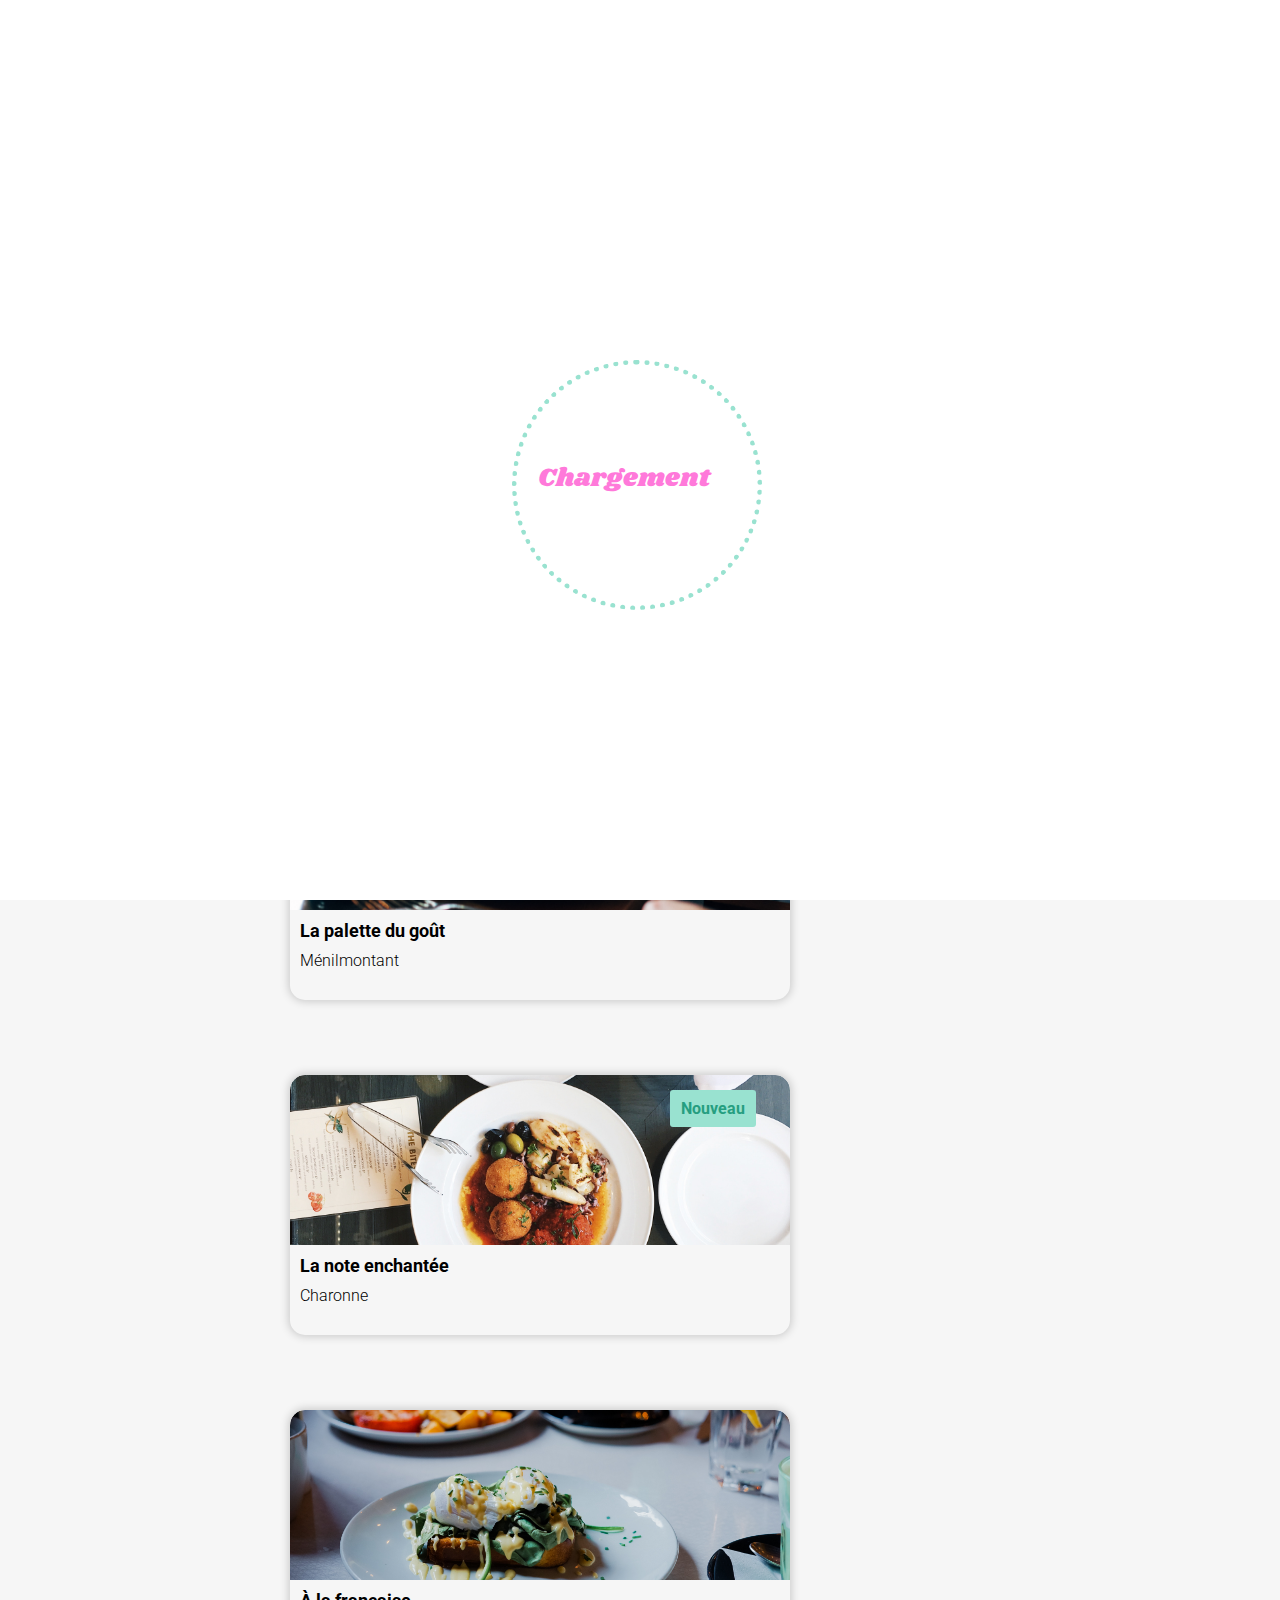
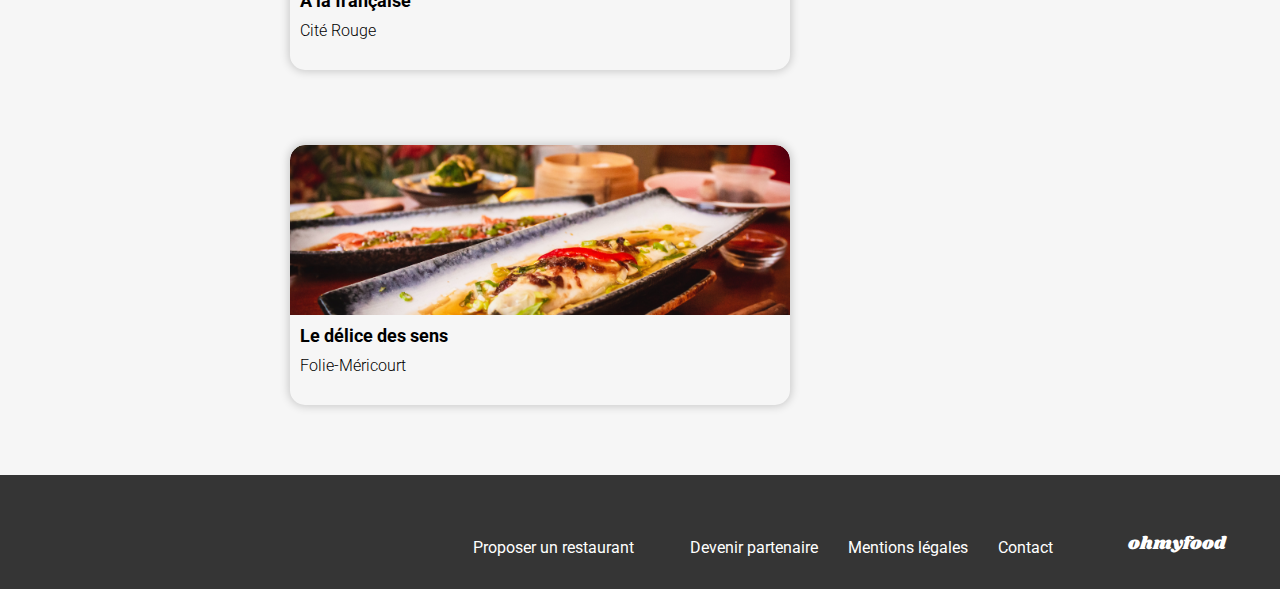
==== index.html @ 144e5532 "correction" ====
<!DOCTYPE html>
<html lang="en">

<head>
    <meta charset="UTF-8">
    <meta name="viewport" content="width=device-width, initial-scale=1.0">
    <link rel="stylesheet" href="./assets/styles/index.css">
    <link rel="shortcut icon" href="./assets/img/ohmyfood@2x.svg">
    <link rel="preconnect" href="https://fonts.googleapis.com">
    <link rel="preconnect" href="https://fonts.gstatic.com" crossorigin>
    <title>Ohmyfood</title>
    <link rel="preconnect" href="https://fonts.googleapis.com">
    <link rel="preconnect" href="https://fonts.gstatic.com" crossorigin>
    <link rel="stylesheet" href="https://cdnjs.cloudflare.com/ajax/libs/font-awesome/6.5.2/css/all.min.css"
        integrity="sha512-SnH5WK+bZxgPHs44uWIX+LLJAJ9/2PkPKZ5QiAj6Ta86w+fsb2TkcmfRyVX3pBnMFcV7oQPJkl9QevSCWr3W6A=="
        crossorigin="anonymous" referrerpolicy="no-referrer">
    <link rel="preconnect" href="https://fonts.googleapis.com">
    <link rel="preconnect" href="https://fonts.gstatic.com" crossorigin>
    <link
        href="https://fonts.googleapis.com/css2?family=Roboto:ital,wght@0,100;0,300;0,400;0,500;0,700;0,900;1,100;1,300;1,400;1,500;1,700;1,900&family=Shrikhand&display=swap"
        rel="stylesheet">
</head>

<body>
    <header>
        <img src="./assets/img/ohmyfood@2x.svg" alt="logo">
    </header>
    <main>
        <div class="position">
            <i class="fa-solid fa-location-dot" aria-hidden="true"></i>
            <p>Paris, Belleville</p>
        </div>
        <section class="Explorer">
            <div class="explorer__Container">
                <h1>Réservez le menu qui vous convient</h1>
                <p>Découvrez des restaurants d'exception, sélectionnés par nos soins.</p>
                <button onclick="window.location.href='#restaurants'" type="button" class="btn">
                    Explorer nos restaurants
                </button>
            </div>
        </section>
        <section class="Fonctionnement">
            <div class="fonction__container">
                <h2>Fonctionnement</h2>
                <ul class="ul__fonction">
                    <li class="li__fonction">
                        <span>1</span>
                        <i class="fa-solid fa-mobile-screen" aria-hidden="true"></i>
                        <p>Choissisez un restaurant</p>
                    </li>
                    <li class="li__fonction">
                        <span>2</span>
                        <i class="fa-solid fa-list" aria-hidden="true"></i>
                        <p>Composez votre menu</p>
                    </li>
                    <li class="li__fonction">
                        <span>3</span>
                        <i class="fa-solid fa-store" aria-hidden="true"></i>
                        <p>Dégustez au restaurant</p>
                    </li>
                </ul>
            </div>
        </section>
        <section class="Restaurants" id="restaurants">
            <div class="restaurants__container">
                <h2>Restaurants</h2>
                <div class="card__container">
                    <a class="dish" href="./restaurants/dish1.html" style="text-decoration: none">
                        <img src="./assets/img/lapalettedugout.jpg" alt="restaurant">
                        <h3>La palette du goût</h3>
                        <p>Ménilmontant</p>
                        <span>Nouveau</span>
                        <i class="fa-regular fa-heart"></i>
                        <i class="fa-solid fa-heart fa-heart-colored"></i>
                    </a>
                    <a class="dish" href="./restaurants/dish2.html" style="text-decoration: none">
                        <img src="./assets/img/lanoteenchantee.jpg" alt="restaurant">
                        <h3>La note enchantée</h3>
                        <p>Charonne</p>
                        <span>Nouveau</span>
                        <i class="fa-regular fa-heart"></i>
                        <i class="fa-solid fa-heart fa-heart-colored"></i>
                    </a>
                    <a class="dish" href="./restaurants/dish3.html" style="text-decoration: none">
                        <img src="./assets/img/alafrançaise.jpg" alt="restaurant">
                        <h3>À la française</h3>
                        <p>Cité Rouge</p>
                        <i class="fa-regular fa-heart"></i>
                        <i class="fa-solid fa-heart fa-heart-colored"></i>
                    </a>
                    <a class="dish" href="./restaurants/dish4.html" style="text-decoration: none">
                        <img src="/assets/img/ledelicedessens.jpg" alt="restaurant">
                        <h3>Le délice des sens</h3>
                        <p>Folie-Méricourt</p>
                        <i class="fa-regular fa-heart"></i>
                        <i class="fa-solid fa-heart fa-heart-colored"></i>
                    </a>
                </div>
            </div>
        </section>
    </main>
    <footer>
        <section>
            <h3>ohmyfood</h3>
            <ul class="ul__footer">
                <li>
                    <i class="fa-solid fa-utensils" aria-hidden="true"></i>
                    <p>Proposer un restaurant</p>
                </li>
                <li>
                    <i class="fa-solid fa-handshake fa-rotate-by" style="--fa-rotate-angle: 150deg"
                        aria-hidden="true"></i>
                    <p>Devenir partenaire</p>
                </li>
                <li>Mentions légales</li>
                <li><a href="mailto:lelaurain.luca@gmail.com">Contact</a></li>
            </ul>
        </section>
    </footer>
    <div class="loading">
        <span class="loader"></span>
        <span class="chargement">Chargement</span>
    </div>
</body>

</html>
---- assets/styles/index.css ----
@charset "UTF-8";
* {
  margin: 0px;
  padding: 0px;
  box-sizing: border-box;
  font-family: "Roboto", "Shrikhand", sans-serif;
  list-style: none;
}

body {
  margin: 0px;
  padding: 0px;
}

button.btn {
  padding: 15px 30px;
  font-weight: 400;
  font-size: 16px;
  color: white;
  background: linear-gradient(360deg, #9356DC 15%, #FF79DA 100%);
  border: solid transparent 0px;
  box-shadow: rgba(252, 251, 251, 0.21) 5px 5px 25px 5px;
  border-radius: 50px;
  cursor: pointer;
  transition: 250ms;
}
button.btn:hover {
  background: linear-gradient(360deg, #9356DC 0%, #FF79DA 100%);
  box-shadow: rgba(207, 203, 203, 0.45) 5px 5px 25px 5px;
  transition: 250ms;
}

h2 {
  font-size: 1.8rem;
}

h1 {
  font-family: "Roboto", sans-serif;
  font-weight: 800;
  font-size: 1.8rem;
}

h4 {
  font-family: "Shrikhand";
  font-weight: 500;
  font-size: 26px;
}

.loading {
  position: fixed;
  background-color: white;
  width: 100%;
  height: 100vh;
  top: 0;
  z-index: 10;
  animation: hideLoader 3500ms 1 forwards;
  animation-delay: 500ms;
}

.loader {
  width: 250px;
  height: 250px;
  border: 5px dotted #99E2D0;
  border-radius: 50%;
  display: inline-block;
  position: relative;
  top: 25%;
  left: 15%;
  box-sizing: border-box;
  animation: rotation 10s linear infinite;
}

.chargement {
  font-family: "Shrikhand";
  font-size: 26px;
  color: #FF79DA;
  position: absolute;
  top: 37%;
  left: 25%;
}

@keyframes rotation {
  0% {
    transform: rotate(0deg);
  }
  100% {
    transform: rotate(360deg);
  }
}
@keyframes hideLoader {
  100% {
    opacity: 0;
    display: none;
  }
}
@media screen and (min-width: 1024px) {
  .loader {
    width: 250px;
    height: 250px;
    border: 5px dotted #99E2D0;
    border-radius: 50%;
    display: inline-block;
    position: relative;
    top: 40%;
    left: 40%;
    box-sizing: border-box;
    animation: rotation 10s linear infinite;
  }
  .chargement {
    font-family: "Shrikhand";
    font-size: 26px;
    color: #FF79DA;
    position: absolute;
    top: 51%;
    left: 42%;
  }
}
header {
  display: flex;
  justify-content: center;
  align-items: center;
  width: 100%;
  height: 100%;
}
header img {
  width: 300px;
  padding: 15px;
  -o-object-fit: cover;
     object-fit: cover;
}
header i {
  position: absolute;
  left: 25px;
  top: 20px;
  font-size: 25px;
  color: black;
}
header #img__menu {
  width: 200px;
}
header #back__arrow {
  font-size: 1.5rem;
}

@media screen and (min-width: 1024px) {
  header {
    width: 100%;
    height: 96px;
  }
  header img {
    max-width: 250px;
  }
  header i {
    left: 25px;
    top: 40px;
  }
}
main {
  background-color: white;
  display: flex;
  flex-direction: column;
  justify-content: space-between;
  width: 100%;
}
main section {
  display: flex;
  flex-direction: column;
  justify-content: space-between;
  align-items: center;
}
main .position {
  width: 100%;
  height: 50px;
  display: flex;
  flex-direction: row;
  justify-content: center;
  align-items: center;
  background: #EAEAEA;
  text-align: center;
  border: solid transparent 1px;
  box-shadow: -1px 1px 9px 0px rgba(0, 0, 0, 0.5);
  gap: 20px;
  margin-bottom: 3px;
}
main .position p {
  font-size: 1.3rem;
  font-weight: 500;
  text-align: center;
}
main .Explorer {
  background-color: #f6f6f6;
}
main .explorer__Container {
  display: flex;
  flex-direction: column;
  justify-content: center;
  align-items: center;
  width: 100%;
  gap: 30px;
  text-align: center;
  padding: 40px 10px 50px 10px;
  max-width: 1440px;
}
main .explorer__Container p {
  font-weight: 300;
  font-size: 1.2rem;
}
main .Fonctionnement {
  padding: 50px 20px 50px 20px;
  display: flex;
  max-width: 1440px;
}
main .fonction__container {
  display: flex;
  flex-direction: column;
  justify-content: space-between;
  align-items: flex-start;
  text-align: center;
  gap: 30px;
  padding: 0px 10px 0px 10px;
}
main .ul__fonction {
  display: flex;
  flex-direction: column;
  justify-content: center;
  align-items: center;
  gap: 30px;
}
main .ul__fonction .li__fonction {
  background: #F6F6F6;
  width: 335px;
  height: 70px;
  display: flex;
  flex-direction: row;
  align-items: center;
  text-align: center;
  border: solid transparent;
  border-radius: 25px;
  box-shadow: 0 0 10px 1px rgba(0, 0, 0, 0.2);
  gap: 20px;
}
main .ul__fonction .li__fonction #number {
  color: #9356dc;
}
main .ul__fonction .li__fonction i {
  color: gray;
  width: 16px;
  height: 18px;
}
main .ul__fonction p {
  font-weight: 500;
}
main .ul__fonction span {
  align-items: center;
  color: white;
  width: 24px;
  height: 24px;
  background-color: #9356DC;
  border: solid transparent;
  border-radius: 100%;
  position: relative;
  left: -12px;
  font-size: 14px;
}
main .Restaurants {
  background-color: #f6f6f6;
  padding: 50px 20px 70px 20px;
  display: flex;
}
main .restaurants__container {
  display: flex;
  flex-direction: column;
  align-items: flex-start;
  text-align: center;
  gap: 30px;
}
main .restaurants__container .card__container {
  display: flex;
  flex-direction: column;
  gap: 50px;
}
main .restaurants__container .dish {
  color: black;
  min-width: 330px;
  height: 240px;
  display: flex;
  gap: 10px;
  flex-direction: column;
  align-items: flex-start;
  border-radius: 15px;
  box-shadow: 0 0 10px 1px rgba(0, 0, 0, 0.2);
  overflow: hidden;
  cursor: pointer;
}
main .restaurants__container .dish span {
  color: #269e80;
  font-weight: 700;
  display: flex;
  justify-content: center;
  position: relative;
  padding: 8px 10px 8px 10px;
  border: solid rgba(0, 0, 0, 0) 1px;
  background-color: #99e2d0;
  border-radius: 3px;
  text-align: center;
  align-items: center;
  left: 220px;
  bottom: 225px;
}
main .restaurants__container .dish i.fa-solid {
  font-size: 22px;
  position: absolute;
  transform: translate(275px, 200px);
  opacity: 0%;
  background: hsl(267, 66%, 60%);
  background: linear-gradient(250deg, hsl(267, 66%, 60%) 0%, hsl(317, 100%, 74%) 100%);
  background: -webkit-linear-gradient(250deg, hsl(267, 66%, 60%) 0%, hsl(317, 100%, 74%) 100%);
  -webkit-background-clip: text;
  background-clip: text;
  -webkit-text-fill-color: transparent;
  -webkit-text-stroke-width: 0px;
  transition: 250ms;
}
main .restaurants__container .dish i.fa-solid:hover {
  opacity: 100%;
  transition: 250ms;
}
main .restaurants__container .dish i.fa-regular {
  font-size: 22px;
  position: absolute;
  transform: translate(275px, 200px);
  opacity: 100%;
}
main .restaurants__container .dish i.fa-regular:hover {
  opacity: 0%;
}
main .restaurants__container .dish img {
  width: 100%;
  height: 170px;
  border-radius: 15px 15px 0px 0px;
  -o-object-fit: cover;
     object-fit: cover;
}
main .restaurants__container .dish h3 {
  display: flex;
  width: 100%;
  font-size: 18px;
  padding-left: 10px;
}
main .restaurants__container .dish p {
  padding-left: 10px;
  font-weight: 300;
}
main .background__img1 {
  position: absolute;
  height: 300px;
  background-size: cover;
  background-repeat: no-repeat;
  background-position: center;
  min-height: 300px;
  max-width: 1440px;
  width: 100%;
  background-image: url(/assets/img/lapalettedugout.jpg);
  z-index: 1;
}
main .background__img1 img {
  width: 450px;
  min-height: 300px;
  background-size: cover;
  background-repeat: no-repeat;
  background-position: center;
}
main .background__img2 {
  position: absolute;
  width: 100%;
  height: 300px;
  background-size: cover;
  background-repeat: no-repeat;
  background-position: center;
  max-height: 300px;
  max-width: 1440px;
  background-image: url(/assets/img/lanoteenchantee.jpg);
  z-index: 1;
}
main .background__img2 img {
  max-width: 300px;
  max-height: 300px;
  background-size: cover;
  background-repeat: no-repeat;
  background-position: center;
  -o-object-fit: cover;
     object-fit: cover;
}
main .background__img4 {
  position: absolute;
  width: 100%;
  height: 300px;
  background-size: cover;
  background-repeat: no-repeat;
  background-position: center;
  max-height: 300px;
  max-width: 1440px;
  background-image: url(/assets/img/ledelicedessens.jpg);
  z-index: 1;
}
main .background__img4 img {
  max-width: 300px;
  max-height: 300px;
  background-size: cover;
  background-repeat: no-repeat;
  background-position: center;
  -o-object-fit: cover;
     object-fit: cover;
}
main .background__img3 {
  position: absolute;
  width: 100%;
  height: 300px;
  background-size: cover;
  background-repeat: no-repeat;
  background-position: center;
  max-height: 300px;
  max-width: 1440px;
  background-image: url(/assets/img/alafrançaise.jpg);
  z-index: 1;
}
main .background__img3 img {
  max-width: 300px;
  max-height: 300px;
  background-size: cover;
  background-repeat: no-repeat;
  background-position: center;
  -o-object-fit: cover;
     object-fit: cover;
}
main .main__wrapper {
  width: 100%;
  display: flex;
  flex-direction: column;
  background-color: white;
}
main .menu {
  margin-top: 250px;
  width: 100%;
  display: flex;
  flex-direction: column;
  justify-content: flex-start;
  align-items: flex-start;
  border: solid transparent;
  border-radius: 25px 25px 0px 0px;
  background-color: #F6F6F6;
  gap: 30px;
  z-index: 2;
}
main .menu #title__container {
  padding: 20px;
  display: flex;
  align-items: center;
}
main .menu #title__container div {
  position: relative;
  top: 50%;
  left: 10%;
}
main .menu .flex__container {
  width: 100%;
  gap: 30px;
  padding: 10px;
}
main .menu h1 {
  font-size: 1.6rem;
}
main .menu #heart__position2 {
  font-size: 22px;
  position: absolute;
  opacity: 0%;
  background: hsl(267, 66%, 60%);
  background: linear-gradient(250deg, hsl(267, 66%, 60%) 0%, hsl(317, 100%, 74%) 100%);
  background: -webkit-linear-gradient(250deg, hsl(267, 66%, 60%) 0%, hsl(317, 100%, 74%) 100%);
  -webkit-background-clip: text;
  background-clip: text;
  -webkit-text-fill-color: transparent;
  -webkit-text-stroke-width: 0px;
  transform: translateY(-50%);
  transition: 250ms;
}
main .menu #heart__position2:hover {
  opacity: 100%;
  transition: 250ms;
}
main .menu #heart__position1 {
  font-size: 22px;
  position: absolute;
  opacity: 100%;
  transform: translateY(-50%);
}
main .menu #heart__position1:hover {
  opacity: 0%;
}
main .menu .item__container {
  width: 100%;
  display: flex;
  flex-direction: column;
}
main .menu .item__container h2 {
  font-size: 1.2rem;
  font-weight: 300;
  color: #737373;
  margin-bottom: 10px;
}
main .menu .item__container h2::after {
  content: "";
  width: 40px;
  height: 3px;
  display: block;
  background-color: #99E2D0;
  position: absolute;
}
main .menu .items {
  width: 100%;
  background-color: white;
  height: 75px;
  border-radius: 15px;
  box-shadow: -1px 3px 9px 1px rgba(0, 0, 0, 0.15);
  display: flex;
  flex-direction: row;
  justify-content: space-between;
  overflow: hidden;
  margin-bottom: 20px;
  cursor: pointer;
}
main .menu .items .item__text {
  display: flex;
  flex-direction: column;
  justify-content: space-around;
  padding: 10px;
  overflow: hidden;
}
main .menu .items .item__text p {
  text-overflow: ellipsis;
  overflow: hidden;
  white-space: nowrap;
  font-size: 0.9rem;
  font-weight: 400;
}
main .menu .items .item__text h3 {
  text-overflow: ellipsis;
  overflow: hidden;
  white-space: nowrap;
}
main .menu .items .item__validate {
  display: flex;
  justify-content: flex-end;
  transform: translateX(75px);
  transform-origin: right;
  transition: transform 0.5s ease;
}
main .menu .items .item__validate i {
  color: white;
  width: 75px;
  background-color: #99E2D0;
  height: 100%;
  position: relative;
  display: flex;
  justify-content: center;
  align-items: center;
  overflow: hidden;
}
main .menu .items .item__validate .price {
  margin-top: 45px;
  font-size: 14px;
  font-weight: 900;
  padding: 10px;
  display: flex;
  align-items: flex-end;
}
main .menu .items .items1 {
  animation: items-display 1.5s forwards linear;
}
main .menu .items:hover .item__validate {
  transform: translateX(0px);
}
main .menu .button__order {
  width: 100%;
  display: flex;
  justify-content: center;
  align-items: center;
  margin-bottom: 50px;
}
main .menu .button__order button {
  width: 186px;
}

@media screen and (min-width: 1024px) {
  main .position {
    border: none;
    box-shadow: none;
    margin: auto;
  }
  main .explorer__Container {
    padding: 40px 10px 40px 10px;
  }
  main .explorer__Container h2 {
    font-size: 2.7rem;
  }
  main .Fonctionnement {
    padding: 50px 20px 50px 225px;
  }
  main .Fonctionnement .fonction__container .ul__fonction {
    display: flex;
    flex-direction: row;
    justify-content: center;
    align-items: center;
  }
  main .Fonctionnement .fonction__container .ul__fonction .li__fonction {
    max-width: 335px;
    max-height: 72px;
  }
  main .Restaurants {
    display: flex;
    flex-direction: column;
    align-items: center;
    text-align: center;
  }
  main .Restaurants .restaurants__container {
    display: flex;
    flex-direction: column;
    gap: 30px;
    padding: 0px 0px 0px 270px;
  }
  main .Restaurants .restaurants__container .card__container {
    flex-direction: row;
    align-items: center;
    text-align: center;
    flex-wrap: wrap;
    gap: 75px;
  }
  main .Restaurants .restaurants__container .dish {
    width: 500px;
    height: 260px;
  }
  main .Restaurants .restaurants__container .dish span {
    left: 380px;
  }
  main .Restaurants .restaurants__container i {
    margin-left: 150px;
  }
  main .menu {
    display: flex;
    justify-content: center;
    align-items: center;
    max-width: 1055px;
    margin-left: 200px;
    margin-top: 270px;
  }
  main .menu .flex__container {
    padding-left: 250px;
  }
  main .menu .item__container {
    justify-content: center;
    align-items: flex-start;
  }
  main .menu .items {
    max-width: 634px;
  }
  main .button__order {
    padding-left: 100px;
  }
  main .button__order .btn {
    max-width: 186px;
  }
}
@media (min-width: 1024px) and (max-width: 1270px) {
  main .Fonctionnement .fonction__container .ul__fonction {
    display: flex;
    flex-direction: column;
    justify-content: center;
    align-items: center;
  }
  main .Restaurants .restaurants__container .card__container {
    display: flex;
    flex-direction: column;
    justify-content: center;
    align-items: center;
  }
}
footer {
  color: white;
  width: 100%;
  padding: 22px;
  display: flex;
  background-color: #353535;
}
footer section {
  width: 100%;
  display: flex;
  flex-direction: column;
  align-items: flex-start;
  gap: 30px;
}
footer section h3 {
  width: 100%;
  font-family: "Shrikhand", serif;
  font-weight: 400;
  font-size: 18px;
  font-style: normal;
}
footer section ul {
  width: 100%;
  display: flex;
  flex-direction: column;
  gap: 10px;
}
footer section ul li {
  display: flex;
  flex-direction: row;
  gap: 10px;
  text-align: center;
  align-items: center;
}
footer section ul li a {
  text-decoration: none;
  color: white;
}
footer section ul i {
  width: 16px;
  height: 16px;
}

@media screen and (min-width: 1024px) {
  footer {
    height: 114px;
  }
  footer section {
    display: flex;
    flex-direction: row-reverse;
    align-items: flex-end;
    gap: 75px;
    padding: 10px;
    max-width: 1440px;
  }
  footer section h3 {
    width: 120px;
  }
  footer section ul {
    width: 800px;
    display: flex;
    flex-direction: row;
    justify-content: flex-end;
    align-items: flex-end;
    gap: 30px;
  }
  footer section ul li {
    align-items: flex-end;
  }
}/*# sourceMappingURL=index.css.map */
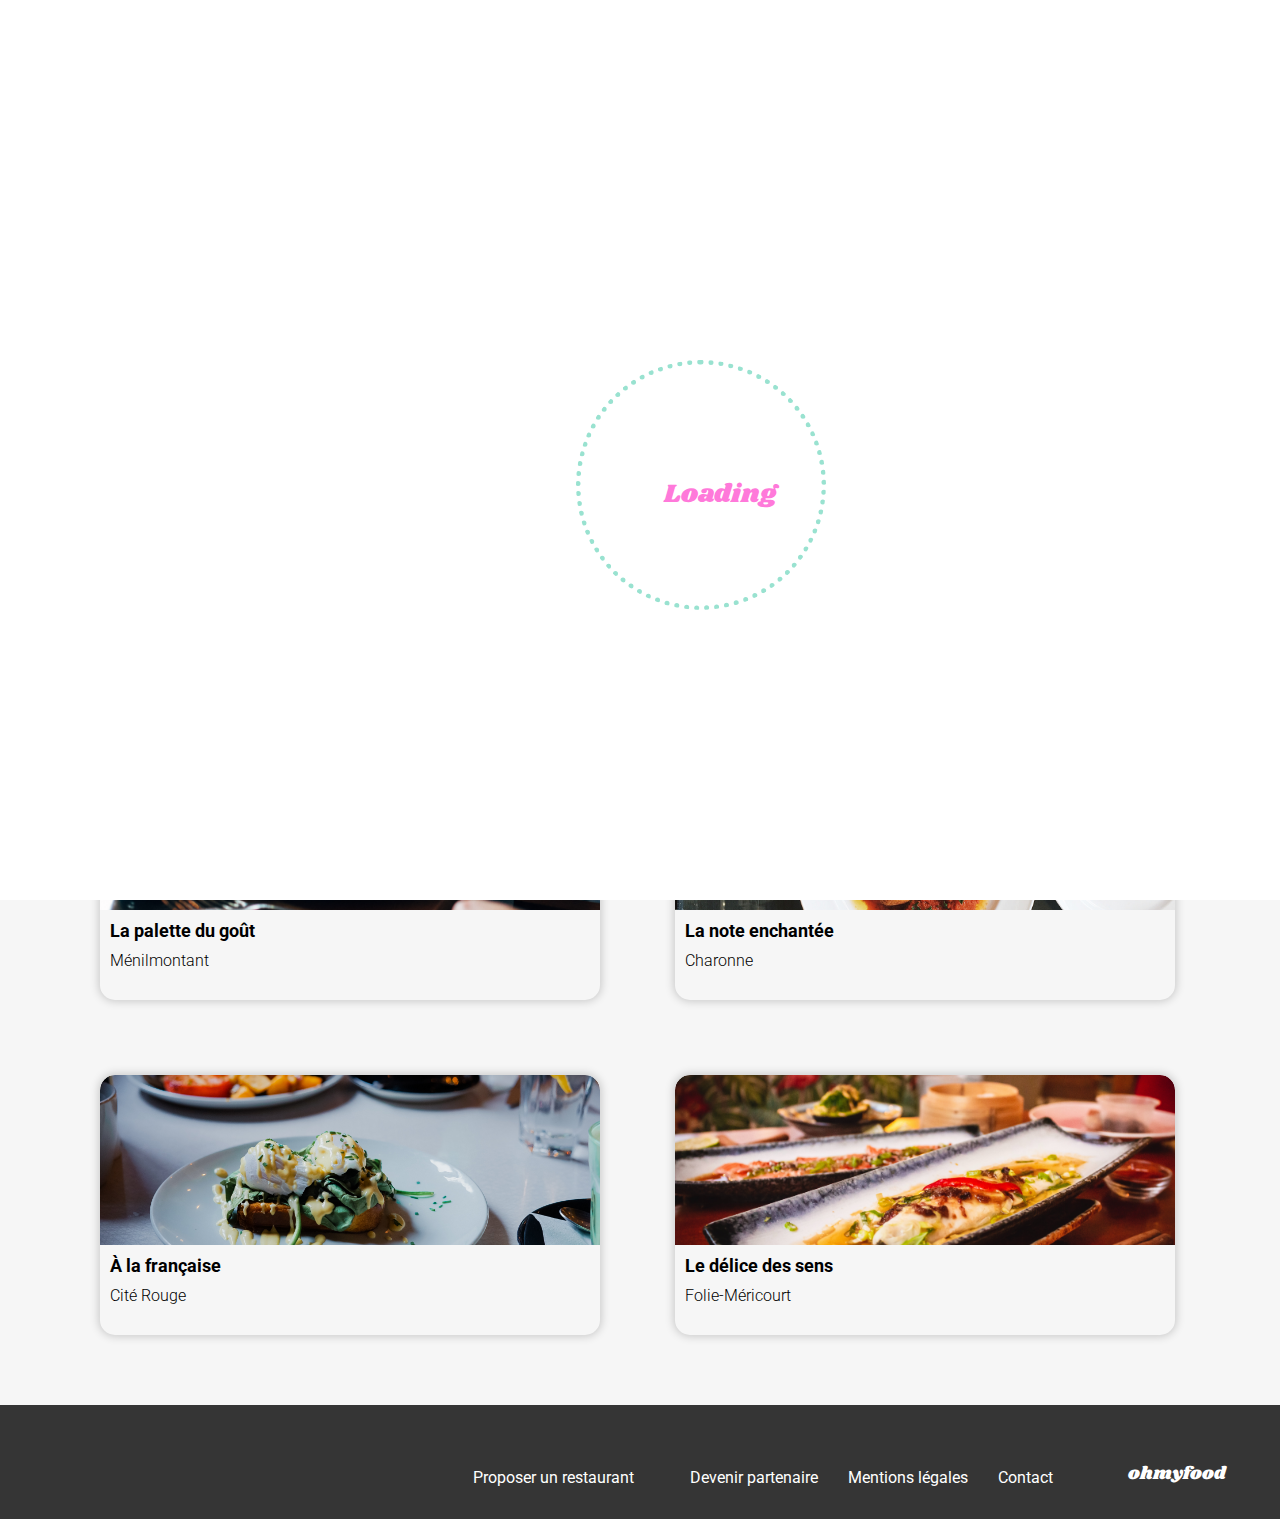
==== commit 0c2ccbd3: "will be rdy" ====
--- a/index.html
+++ b/index.html
@@ -4,7 +4,7 @@
 <head>
     <meta charset="UTF-8">
     <meta name="viewport" content="width=device-width, initial-scale=1.0">
-    <link rel="stylesheet" href="./assets/styles/index.css">
+    <link rel="stylesheet" href="./sass/index.css">
     <link rel="shortcut icon" href="./assets/img/ohmyfood@2x.svg">
     <link rel="preconnect" href="https://fonts.googleapis.com">
     <link rel="preconnect" href="https://fonts.gstatic.com" crossorigin>
@@ -89,7 +89,7 @@
                         <i class="fa-solid fa-heart fa-heart-colored"></i>
                     </a>
                     <a class="dish" href="./restaurants/dish4.html" style="text-decoration: none">
-                        <img src="/assets/img/ledelicedessens.jpg" alt="restaurant">
+                        <img src="./assets/img/ledelicedessens.jpg" alt="restaurant">
                         <h3>Le délice des sens</h3>
                         <p>Folie-Méricourt</p>
                         <i class="fa-regular fa-heart"></i>
@@ -118,8 +118,9 @@
         </section>
     </footer>
     <div class="loading">
-        <span class="loader"></span>
-        <span class="chargement">Chargement</span>
+        <span class="loader">
+        </span>
+        <span class="chargement">Loading</span>
     </div>
 </body>
 
--- a/sass/index.css
+++ b/sass/index.css
@@ -0,0 +1,757 @@
+@charset "UTF-8";
+* {
+  margin: 0px;
+  padding: 0px;
+  box-sizing: border-box;
+  font-family: "Roboto", "Shrikhand", sans-serif;
+  list-style: none;
+}
+
+body {
+  margin: 0px;
+  padding: 0px;
+}
+
+button.btn {
+  padding: 15px 30px;
+  font-weight: 400;
+  font-size: 16px;
+  color: white;
+  background: linear-gradient(360deg, #9356DC 15%, #FF79DA 100%);
+  border: solid transparent 0px;
+  box-shadow: rgba(252, 251, 251, 0.21) 5px 5px 25px 5px;
+  border-radius: 50px;
+  cursor: pointer;
+  transition: 250ms;
+}
+button.btn:hover {
+  background: linear-gradient(360deg, #9356DC 0%, #FF79DA 100%);
+  box-shadow: rgba(207, 203, 203, 0.45) 5px 5px 25px 5px;
+  transition: 250ms;
+}
+
+h2 {
+  font-size: 1.8rem;
+}
+
+h1 {
+  font-family: "Roboto", sans-serif;
+  font-weight: 800;
+  font-size: 1.8rem;
+}
+
+h4 {
+  font-family: "Shrikhand";
+  font-weight: 500;
+  font-size: 26px;
+}
+
+.loading {
+  position: fixed;
+  background-color: white;
+  width: 100%;
+  height: 100vh;
+  top: 0;
+  z-index: 10;
+  animation: hideLoader 3500ms 1 forwards;
+  animation-delay: 500ms;
+}
+
+.loader {
+  width: 250px;
+  height: 250px;
+  border: 5px dotted #99E2D0;
+  border-radius: 50%;
+  display: inline-block;
+  position: relative;
+  top: 50%;
+  left: 15%;
+  box-sizing: border-box;
+  animation: rotation 10s linear infinite;
+}
+
+.chargement {
+  font-family: "Shrikhand";
+  font-size: 26px;
+  color: #FF79DA;
+  position: relative;
+  top: 34%;
+  left: 34%;
+}
+
+@keyframes rotation {
+  0% {
+    transform: rotate(0deg);
+  }
+  100% {
+    transform: rotate(360deg);
+  }
+}
+@keyframes hideLoader {
+  100% {
+    opacity: 0;
+    display: none;
+  }
+}
+@media screen and (min-width: 1024px) {
+  .loader {
+    width: 250px;
+    height: 250px;
+    border: 5px dotted #99E2D0;
+    border-radius: 50%;
+    display: inline-block;
+    position: relative;
+    top: 40%;
+    left: 45%;
+    box-sizing: border-box;
+    animation: rotation 10s linear infinite;
+  }
+  .chargement {
+    top: 28%;
+    left: 32%;
+  }
+}
+header {
+  display: flex;
+  justify-content: center;
+  align-items: center;
+  width: 100%;
+  height: 100%;
+}
+header img {
+  width: 300px;
+  padding: 15px;
+  -o-object-fit: cover;
+     object-fit: cover;
+}
+header i {
+  position: absolute;
+  left: 25px;
+  top: 20px;
+  font-size: 25px;
+  color: black;
+}
+header #img__menu {
+  width: 200px;
+}
+header #back__arrow {
+  font-size: 1.5rem;
+}
+
+@media screen and (min-width: 1024px) {
+  header {
+    width: 100%;
+    height: 96px;
+  }
+  header img {
+    max-width: 250px;
+  }
+  header i {
+    left: 25px;
+    top: 40px;
+  }
+}
+main {
+  background-color: white;
+  display: flex;
+  flex-direction: column;
+  justify-content: space-between;
+  width: 100%;
+}
+main section {
+  display: flex;
+  flex-direction: column;
+  justify-content: space-between;
+  align-items: center;
+}
+main .position {
+  width: 100%;
+  height: 50px;
+  display: flex;
+  flex-direction: row;
+  justify-content: center;
+  align-items: center;
+  background: #EAEAEA;
+  text-align: center;
+  border: solid transparent 1px;
+  box-shadow: -1px 1px 9px 0px rgba(0, 0, 0, 0.5);
+  gap: 20px;
+  margin-bottom: 3px;
+}
+main .position p {
+  font-size: 1.3rem;
+  font-weight: 500;
+  text-align: center;
+}
+main .Explorer {
+  background-color: #f6f6f6;
+}
+main .explorer__Container {
+  display: flex;
+  flex-direction: column;
+  justify-content: center;
+  align-items: center;
+  width: 100%;
+  gap: 30px;
+  text-align: center;
+  padding: 40px 10px 50px 10px;
+  max-width: 1440px;
+}
+main .explorer__Container p {
+  font-weight: 300;
+  font-size: 1.2rem;
+}
+main .Fonctionnement {
+  width: 100%;
+  padding: 50px 20px 50px 20px;
+  display: flex;
+}
+main .fonction__container {
+  display: flex;
+  flex-direction: column;
+  justify-content: space-between;
+  align-items: flex-start;
+  text-align: center;
+  gap: 30px;
+  padding: 0px 10px 0px 10px;
+  max-width: 1440px;
+}
+main .ul__fonction {
+  display: flex;
+  flex-direction: column;
+  justify-content: center;
+  align-items: center;
+  gap: 30px;
+}
+main .ul__fonction .li__fonction {
+  background: #F6F6F6;
+  width: 335px;
+  height: 70px;
+  display: flex;
+  flex-direction: row;
+  align-items: center;
+  text-align: center;
+  border: solid transparent;
+  border-radius: 25px;
+  box-shadow: 0 0 10px 1px rgba(0, 0, 0, 0.2);
+  gap: 20px;
+}
+main .ul__fonction .li__fonction #number {
+  color: #9356dc;
+}
+main .ul__fonction .li__fonction i {
+  color: gray;
+  width: 16px;
+  height: 18px;
+}
+main .ul__fonction p {
+  font-weight: 500;
+}
+main .ul__fonction span {
+  align-items: center;
+  color: white;
+  width: 24px;
+  height: 24px;
+  background-color: #9356DC;
+  border: solid transparent;
+  border-radius: 100%;
+  position: relative;
+  left: -12px;
+  font-size: 14px;
+}
+main .Restaurants {
+  background-color: #f6f6f6;
+  padding: 50px 20px 70px 20px;
+  display: flex;
+  width: 100%;
+}
+main .restaurants__container {
+  display: flex;
+  flex-direction: column;
+  align-items: flex-start;
+  text-align: center;
+  gap: 30px;
+  max-width: 1440px;
+}
+main .restaurants__container .card__container {
+  display: flex;
+  flex-direction: column;
+  gap: 50px;
+}
+main .restaurants__container .dish {
+  color: black;
+  min-width: 330px;
+  height: 240px;
+  display: flex;
+  gap: 10px;
+  flex-direction: column;
+  align-items: flex-start;
+  border-radius: 15px;
+  box-shadow: 0 0 10px 1px rgba(0, 0, 0, 0.2);
+  overflow: hidden;
+  cursor: pointer;
+}
+main .restaurants__container .dish span {
+  color: #269e80;
+  font-weight: 700;
+  display: flex;
+  justify-content: center;
+  position: relative;
+  padding: 8px 10px 8px 10px;
+  border: solid rgba(0, 0, 0, 0) 1px;
+  background-color: #99e2d0;
+  border-radius: 3px;
+  text-align: center;
+  align-items: center;
+  left: 220px;
+  bottom: 225px;
+}
+main .restaurants__container .dish i.fa-solid {
+  font-size: 22px;
+  position: absolute;
+  transform: translate(275px, 200px);
+  opacity: 0%;
+  background: hsl(267, 66%, 60%);
+  background: linear-gradient(250deg, hsl(267, 66%, 60%) 0%, hsl(317, 100%, 74%) 100%);
+  background: -webkit-linear-gradient(250deg, hsl(267, 66%, 60%) 0%, hsl(317, 100%, 74%) 100%);
+  -webkit-background-clip: text;
+  background-clip: text;
+  -webkit-text-fill-color: transparent;
+  -webkit-text-stroke-width: 0px;
+  transition: 250ms;
+}
+main .restaurants__container .dish i.fa-solid:hover {
+  opacity: 100%;
+  transition: 250ms;
+}
+main .restaurants__container .dish i.fa-regular {
+  font-size: 22px;
+  position: absolute;
+  transform: translate(275px, 200px);
+  opacity: 100%;
+}
+main .restaurants__container .dish i.fa-regular:hover {
+  opacity: 0%;
+}
+main .restaurants__container .dish img {
+  width: 100%;
+  height: 170px;
+  border-radius: 15px 15px 0px 0px;
+  -o-object-fit: cover;
+     object-fit: cover;
+}
+main .restaurants__container .dish h3 {
+  display: flex;
+  width: 100%;
+  font-size: 18px;
+  padding-left: 10px;
+}
+main .restaurants__container .dish p {
+  padding-left: 10px;
+  font-weight: 300;
+}
+main .background__img1 {
+  position: absolute;
+  height: 300px;
+  background-size: cover;
+  background-repeat: no-repeat;
+  background-position: center;
+  min-height: 300px;
+  width: 100%;
+  background-image: url(../../assets/img/lapalettedugout.jpg);
+  z-index: 1;
+}
+main .background__img1 img {
+  width: 450px;
+  min-height: 300px;
+  background-size: cover;
+  background-repeat: no-repeat;
+  background-position: center;
+}
+main .background__img2 {
+  position: absolute;
+  width: 100%;
+  height: 300px;
+  background-size: cover;
+  background-repeat: no-repeat;
+  background-position: center;
+  max-height: 300px;
+  background-image: url(../../assets/img/lanoteenchantee.jpg);
+  z-index: 1;
+}
+main .background__img2 img {
+  max-width: 300px;
+  max-height: 300px;
+  background-size: cover;
+  background-repeat: no-repeat;
+  background-position: center;
+  -o-object-fit: cover;
+     object-fit: cover;
+}
+main .background__img4 {
+  position: absolute;
+  width: 100%;
+  height: 300px;
+  background-size: cover;
+  background-repeat: no-repeat;
+  background-position: center;
+  max-height: 300px;
+  background-image: url(../../assets/img/ledelicedessens.jpg);
+  z-index: 1;
+}
+main .background__img4 img {
+  max-width: 300px;
+  max-height: 300px;
+  background-size: cover;
+  background-repeat: no-repeat;
+  background-position: center;
+  -o-object-fit: cover;
+     object-fit: cover;
+}
+main .background__img3 {
+  position: absolute;
+  width: 100%;
+  height: 300px;
+  background-size: cover;
+  background-repeat: no-repeat;
+  background-position: center;
+  max-height: 300px;
+  background-image: url(../../assets/img/alafrançaise.jpg);
+  z-index: 1;
+}
+main .background__img3 img {
+  max-width: 300px;
+  max-height: 300px;
+  background-size: cover;
+  background-repeat: no-repeat;
+  background-position: center;
+  -o-object-fit: cover;
+     object-fit: cover;
+}
+main .main__wrapper {
+  width: 100%;
+  display: flex;
+  align-items: center;
+  flex-direction: column;
+  background-color: white;
+}
+main .menu {
+  margin-top: 250px;
+  width: 100%;
+  display: flex;
+  flex-direction: column;
+  justify-content: flex-start;
+  align-items: flex-start;
+  border: solid transparent;
+  border-radius: 25px 25px 0px 0px;
+  background-color: #F6F6F6;
+  gap: 30px;
+  z-index: 2;
+}
+main .menu #title__container {
+  padding: 20px;
+  display: flex;
+  align-items: center;
+}
+main .menu #title__container div {
+  position: relative;
+  top: 50%;
+  left: 10%;
+}
+main .menu .flex__container {
+  width: 100%;
+  gap: 30px;
+  padding: 10px;
+}
+main .menu h1 {
+  font-size: 1.6rem;
+}
+main .menu #heart__position2 {
+  font-size: 22px;
+  position: absolute;
+  opacity: 0%;
+  background: hsl(267, 66%, 60%);
+  background: linear-gradient(250deg, hsl(267, 66%, 60%) 0%, hsl(317, 100%, 74%) 100%);
+  background: -webkit-linear-gradient(250deg, hsl(267, 66%, 60%) 0%, hsl(317, 100%, 74%) 100%);
+  -webkit-background-clip: text;
+  background-clip: text;
+  -webkit-text-fill-color: transparent;
+  -webkit-text-stroke-width: 0px;
+  transform: translateY(-50%);
+  transition: 250ms;
+}
+main .menu #heart__position2:hover {
+  opacity: 100%;
+  transition: 250ms;
+}
+main .menu #heart__position1 {
+  font-size: 22px;
+  position: absolute;
+  opacity: 100%;
+  transform: translateY(-50%);
+}
+main .menu #heart__position1:hover {
+  opacity: 0%;
+}
+main .menu .item__container {
+  width: 100%;
+  display: flex;
+  flex-direction: column;
+}
+main .menu .item__container h2 {
+  font-size: 1.2rem;
+  font-weight: 300;
+  color: #737373;
+  margin-bottom: 10px;
+}
+main .menu .item__container h2::after {
+  content: "";
+  width: 40px;
+  height: 3px;
+  display: block;
+  background-color: #99E2D0;
+  position: absolute;
+}
+main .menu .items {
+  width: 100%;
+  background-color: white;
+  height: 75px;
+  border-radius: 15px;
+  box-shadow: -1px 3px 9px 1px rgba(0, 0, 0, 0.15);
+  display: flex;
+  flex-direction: row;
+  justify-content: space-between;
+  overflow: hidden;
+  margin-bottom: 20px;
+  cursor: pointer;
+}
+main .menu .items .item__text {
+  display: flex;
+  flex-direction: column;
+  justify-content: space-around;
+  padding: 10px;
+  overflow: hidden;
+}
+main .menu .items .item__text p {
+  text-overflow: ellipsis;
+  overflow: hidden;
+  white-space: nowrap;
+  font-size: 0.9rem;
+  font-weight: 400;
+}
+main .menu .items .item__text h3 {
+  text-overflow: ellipsis;
+  overflow: hidden;
+  white-space: nowrap;
+}
+main .menu .items .item__validate {
+  display: flex;
+  justify-content: flex-end;
+  transform: translateX(75px);
+  transform-origin: right;
+  transition: transform 0.5s ease;
+}
+main .menu .items .item__validate i {
+  color: white;
+  width: 75px;
+  background-color: #99E2D0;
+  height: 100%;
+  position: relative;
+  display: flex;
+  justify-content: center;
+  align-items: center;
+  overflow: hidden;
+}
+main .menu .items .item__validate .price {
+  margin-top: 45px;
+  font-size: 14px;
+  font-weight: 900;
+  padding: 10px;
+  display: flex;
+  align-items: flex-end;
+}
+main .menu .items .items1 {
+  animation: items-display 1.5s forwards linear;
+}
+main .menu .items:hover .item__validate {
+  transform: translateX(0px);
+}
+main .menu .button__order {
+  width: 100%;
+  display: flex;
+  justify-content: center;
+  align-items: center;
+  margin-bottom: 50px;
+}
+main .menu .button__order button {
+  width: 186px;
+}
+
+@media screen and (min-width: 1024px) {
+  main .position {
+    border: none;
+    box-shadow: none;
+    margin: auto;
+  }
+  main .explorer__Container {
+    padding: 40px 10px 40px 10px;
+  }
+  main .explorer__Container h2 {
+    font-size: 2.7rem;
+  }
+  main .Fonctionnement .fonction__container {
+    display: flex;
+    justify-content: center;
+  }
+  main .Fonctionnement .fonction__container .ul__fonction {
+    width: 100%;
+    display: flex;
+    flex-direction: row;
+    justify-content: center;
+    align-items: center;
+  }
+  main .Fonctionnement .fonction__container .ul__fonction .li__fonction {
+    max-width: 350px;
+    max-height: 72px;
+  }
+  main .Restaurants {
+    display: flex;
+    align-items: center;
+    justify-content: center;
+  }
+  main .Restaurants .restaurants__container {
+    display: flex;
+    flex-direction: column;
+    align-items: flex-start;
+    gap: 30px;
+  }
+  main .Restaurants .restaurants__container .card__container {
+    max-width: 1080px;
+    flex-direction: row;
+    align-items: center;
+    text-align: center;
+    flex-wrap: wrap;
+    gap: 75px;
+  }
+  main .Restaurants .restaurants__container .dish {
+    width: 500px;
+    height: 260px;
+  }
+  main .Restaurants .restaurants__container .dish span {
+    left: 380px;
+  }
+  main .Restaurants .restaurants__container i {
+    margin-left: 150px;
+  }
+  main .menu {
+    display: flex;
+    justify-content: center;
+    align-items: center;
+    width: 80%;
+  }
+  main .menu .flex__container {
+    display: flex;
+    flex-direction: column;
+    justify-content: center;
+    align-items: center;
+    align-content: center;
+  }
+  main .menu .item__container {
+    align-items: flex-start;
+    gap: 10px;
+    width: 50%;
+  }
+  main .menu h2 {
+    justify-content: flex-start;
+  }
+  main .menu .items {
+    max-width: 634px;
+  }
+  main .button__order .btn {
+    max-width: 186px;
+  }
+}
+@media (min-width: 1024px) and (max-width: 1270px) {
+  main .Fonctionnement .fonction__container .ul__fonction {
+    display: flex;
+    flex-direction: column;
+    justify-content: center;
+    align-items: center;
+  }
+  main .Restaurants .restaurants__container .card__container {
+    display: flex;
+    flex-direction: column;
+    justify-content: center;
+    align-items: center;
+  }
+}
+footer {
+  color: white;
+  width: 100%;
+  padding: 22px;
+  display: flex;
+  background-color: #353535;
+}
+footer section {
+  width: 100%;
+  display: flex;
+  flex-direction: column;
+  align-items: flex-start;
+  gap: 30px;
+}
+footer section h3 {
+  width: 100%;
+  font-family: "Shrikhand", serif;
+  font-weight: 400;
+  font-size: 18px;
+  font-style: normal;
+}
+footer section ul {
+  width: 100%;
+  display: flex;
+  flex-direction: column;
+  gap: 10px;
+}
+footer section ul li {
+  display: flex;
+  flex-direction: row;
+  gap: 10px;
+  text-align: center;
+  align-items: center;
+}
+footer section ul li a {
+  text-decoration: none;
+  color: white;
+}
+footer section ul i {
+  width: 16px;
+  height: 16px;
+}
+
+@media screen and (min-width: 1024px) {
+  footer {
+    height: 114px;
+  }
+  footer section {
+    display: flex;
+    flex-direction: row-reverse;
+    align-items: flex-end;
+    gap: 75px;
+    padding: 10px;
+    max-width: 1440px;
+  }
+  footer section h3 {
+    width: 120px;
+  }
+  footer section ul {
+    width: 800px;
+    display: flex;
+    flex-direction: row;
+    justify-content: flex-end;
+    align-items: flex-end;
+    gap: 30px;
+  }
+  footer section ul li {
+    align-items: flex-end;
+  }
+}/*# sourceMappingURL=index.css.map */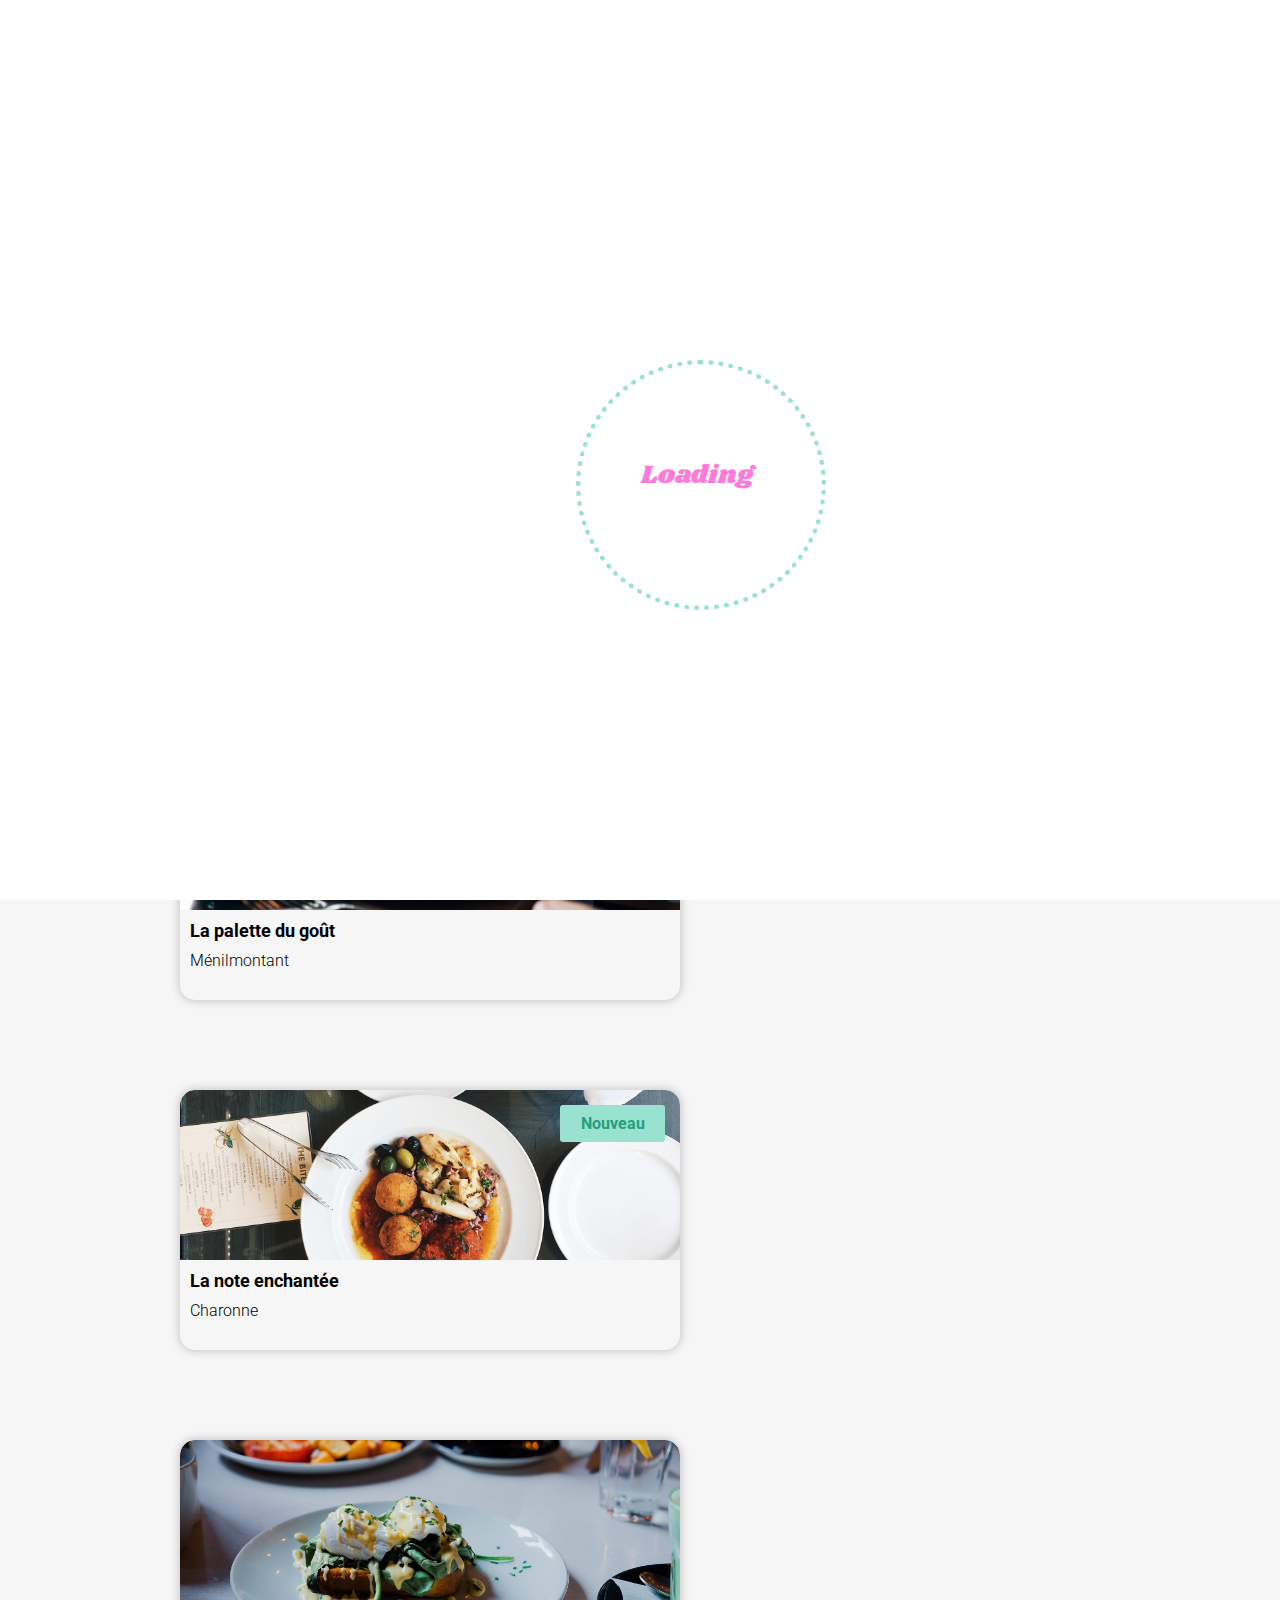
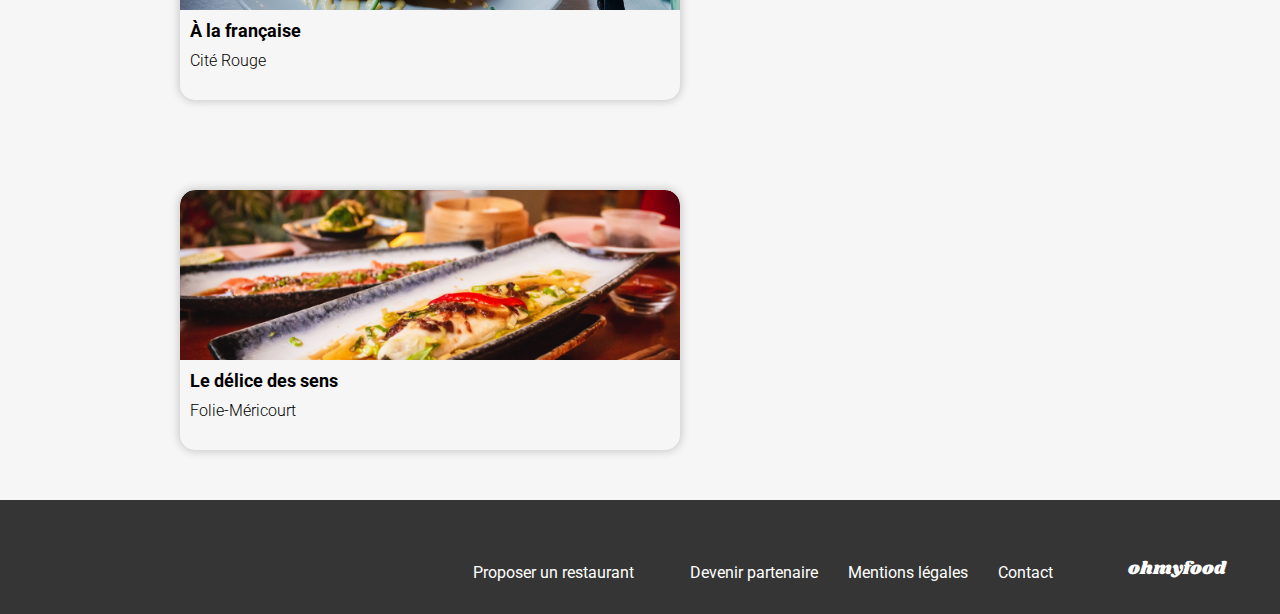
==== commit 9ccdeca8: "on est bueno ?" ====
--- a/index.html
+++ b/index.html
@@ -119,8 +119,9 @@
     </footer>
     <div class="loading">
         <span class="loader">
+            <span class="chargement">Loading</span>
         </span>
-        <span class="chargement">Loading</span>
+        
     </div>
 </body>
 
--- a/sass/index.css
+++ b/sass/index.css
@@ -32,6 +32,7 @@
 
 h2 {
   font-size: 1.8rem;
+  width: 100%;
 }
 
 h1 {
@@ -74,9 +75,9 @@
   font-family: "Shrikhand";
   font-size: 26px;
   color: #FF79DA;
-  position: relative;
-  top: 34%;
-  left: 34%;
+  position: absolute;
+  top: 38%;
+  left: 25%;
 }
 
 @keyframes rotation {
@@ -106,10 +107,6 @@
     box-sizing: border-box;
     animation: rotation 10s linear infinite;
   }
-  .chargement {
-    top: 28%;
-    left: 32%;
-  }
 }
 header {
   display: flex;
@@ -207,16 +204,15 @@
   display: flex;
 }
 main .fonction__container {
+  width: 100%;
   display: flex;
   flex-direction: column;
   justify-content: space-between;
   align-items: flex-start;
-  text-align: center;
   gap: 30px;
-  padding: 0px 10px 0px 10px;
-  max-width: 1440px;
 }
 main .ul__fonction {
+  width: 100%;
   display: flex;
   flex-direction: column;
   justify-content: center;
@@ -225,7 +221,7 @@
 }
 main .ul__fonction .li__fonction {
   background: #F6F6F6;
-  width: 335px;
+  width: 100%;
   height: 70px;
   display: flex;
   flex-direction: row;
@@ -257,7 +253,6 @@
   border-radius: 100%;
   position: relative;
   left: -12px;
-  font-size: 14px;
 }
 main .Restaurants {
   background-color: #f6f6f6;
@@ -269,11 +264,11 @@
   display: flex;
   flex-direction: column;
   align-items: flex-start;
-  text-align: center;
   gap: 30px;
-  max-width: 1440px;
+  width: 100%;
 }
 main .restaurants__container .card__container {
+  width: 100%;
   display: flex;
   flex-direction: column;
   gap: 50px;
@@ -282,6 +277,7 @@
   color: black;
   min-width: 330px;
   height: 240px;
+  position: relative;
   display: flex;
   gap: 10px;
   flex-direction: column;
@@ -296,20 +292,19 @@
   font-weight: 700;
   display: flex;
   justify-content: center;
-  position: relative;
+  position: absolute;
   padding: 8px 10px 8px 10px;
   border: solid rgba(0, 0, 0, 0) 1px;
   background-color: #99e2d0;
   border-radius: 3px;
   text-align: center;
   align-items: center;
-  left: 220px;
-  bottom: 225px;
+  right: 15px;
+  top: 15px;
 }
 main .restaurants__container .dish i.fa-solid {
   font-size: 22px;
   position: absolute;
-  transform: translate(275px, 200px);
   opacity: 0%;
   background: hsl(267, 66%, 60%);
   background: linear-gradient(250deg, hsl(267, 66%, 60%) 0%, hsl(317, 100%, 74%) 100%);
@@ -327,7 +322,8 @@
 main .restaurants__container .dish i.fa-regular {
   font-size: 22px;
   position: absolute;
-  transform: translate(275px, 200px);
+  right: 20px;
+  bottom: 20px;
   opacity: 100%;
 }
 main .restaurants__container .dish i.fa-regular:hover {
@@ -358,7 +354,7 @@
   background-position: center;
   min-height: 300px;
   width: 100%;
-  background-image: url(../../assets/img/lapalettedugout.jpg);
+  background-image: url(../assets/img/lapalettedugout.jpg);
   z-index: 1;
 }
 main .background__img1 img {
@@ -376,7 +372,7 @@
   background-repeat: no-repeat;
   background-position: center;
   max-height: 300px;
-  background-image: url(../../assets/img/lanoteenchantee.jpg);
+  background-image: url(../assets/img/lanoteenchantee.jpg);
   z-index: 1;
 }
 main .background__img2 img {
@@ -396,7 +392,7 @@
   background-repeat: no-repeat;
   background-position: center;
   max-height: 300px;
-  background-image: url(../../assets/img/ledelicedessens.jpg);
+  background-image: url(../assets/img/ledelicedessens.jpg);
   z-index: 1;
 }
 main .background__img4 img {
@@ -416,7 +412,7 @@
   background-repeat: no-repeat;
   background-position: center;
   max-height: 300px;
-  background-image: url(../../assets/img/alafrançaise.jpg);
+  background-image: url(../assets/img/alafrançaise.jpg);
   z-index: 1;
 }
 main .background__img3 img {
@@ -599,9 +595,13 @@
   main .explorer__Container h2 {
     font-size: 2.7rem;
   }
+  main .Fonctionnement {
+    padding: 50px 180px 50px 180px;
+  }
   main .Fonctionnement .fonction__container {
     display: flex;
-    justify-content: center;
+    justify-content: flex-start;
+    align-items: flex-start;
   }
   main .Fonctionnement .fonction__container .ul__fonction {
     width: 100%;
@@ -618,6 +618,7 @@
     display: flex;
     align-items: center;
     justify-content: center;
+    padding: 50px 100px 50px 180px;
   }
   main .Restaurants .restaurants__container {
     display: flex;
@@ -626,12 +627,11 @@
     gap: 30px;
   }
   main .Restaurants .restaurants__container .card__container {
-    max-width: 1080px;
     flex-direction: row;
     align-items: center;
     text-align: center;
     flex-wrap: wrap;
-    gap: 75px;
+    gap: 90px;
   }
   main .Restaurants .restaurants__container .dish {
     width: 500px;
@@ -669,20 +669,6 @@
   }
   main .button__order .btn {
     max-width: 186px;
-  }
-}
-@media (min-width: 1024px) and (max-width: 1270px) {
-  main .Fonctionnement .fonction__container .ul__fonction {
-    display: flex;
-    flex-direction: column;
-    justify-content: center;
-    align-items: center;
-  }
-  main .Restaurants .restaurants__container .card__container {
-    display: flex;
-    flex-direction: column;
-    justify-content: center;
-    align-items: center;
   }
 }
 footer {
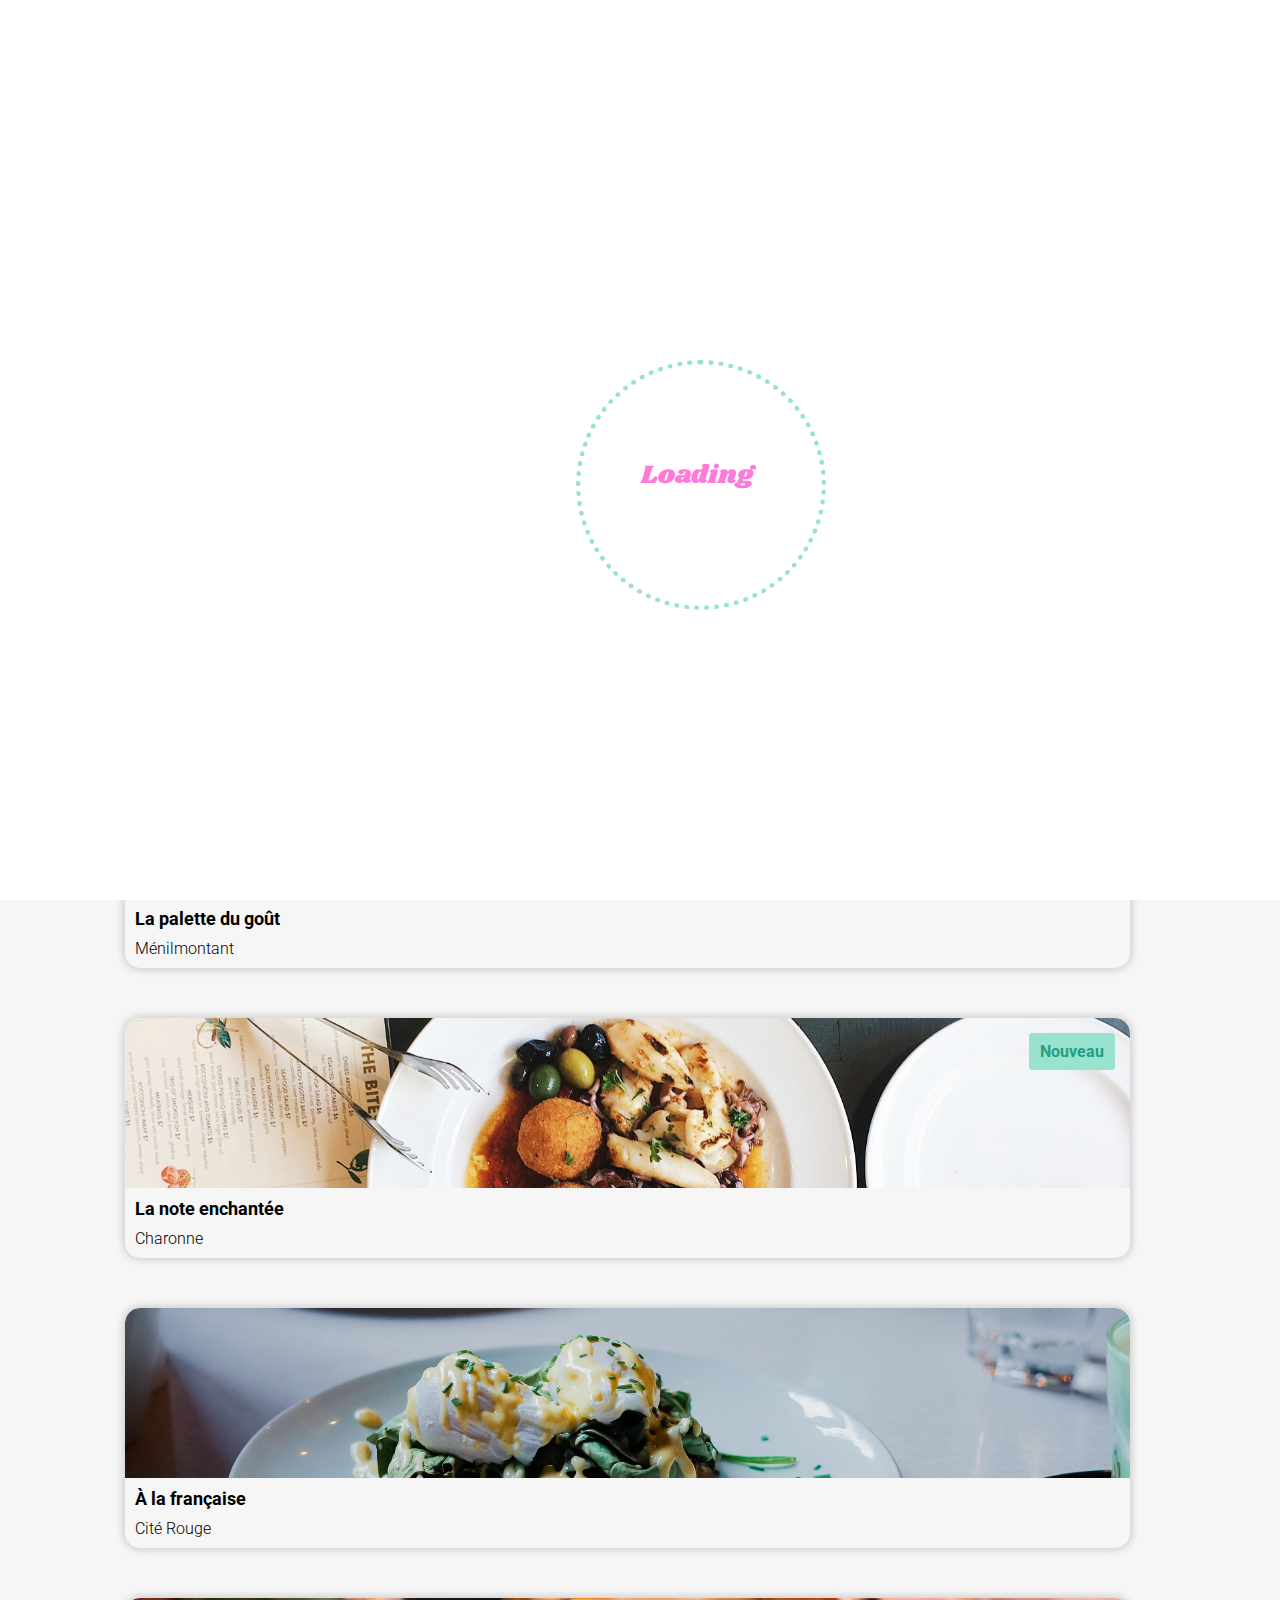
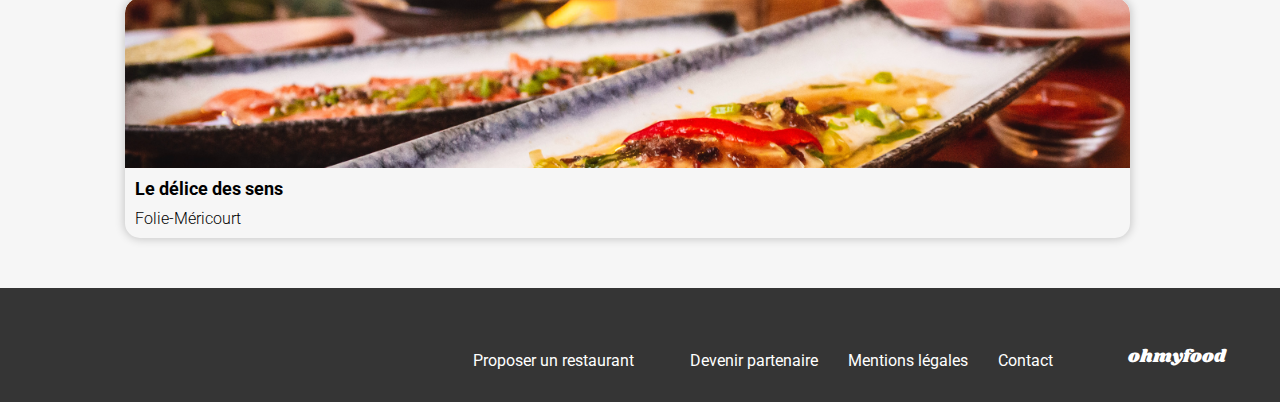
==== commit 763e01e5: "on est bon" ====
--- a/index.html
+++ b/index.html
@@ -55,7 +55,7 @@
                     </li>
                     <li class="li__fonction">
                         <span>3</span>
-                        <i class="fa-solid fa-store" aria-hidden="true"></i>
+                        <i class="fa-solid fa-store" aria-hidden="true" id="store"></i>
                         <p>Dégustez au restaurant</p>
                     </li>
                 </ul>
--- a/sass/index.css
+++ b/sass/index.css
@@ -31,7 +31,7 @@
 }
 
 h2 {
-  font-size: 1.8rem;
+  font-size: 24px;
   width: 100%;
 }
 
@@ -54,8 +54,7 @@
   height: 100vh;
   top: 0;
   z-index: 10;
-  animation: hideLoader 3500ms 1 forwards;
-  animation-delay: 500ms;
+  animation: hideLoader 2500ms 1 forwards;
 }
 
 .loader {
@@ -240,6 +239,9 @@
   width: 16px;
   height: 18px;
 }
+main .ul__fonction .li__fonction #store {
+  color: #9356DC;
+}
 main .ul__fonction p {
   font-weight: 500;
 }
@@ -596,7 +598,7 @@
     font-size: 2.7rem;
   }
   main .Fonctionnement {
-    padding: 50px 180px 50px 180px;
+    padding: 50px 150px 50px 125px;
   }
   main .Fonctionnement .fonction__container {
     display: flex;
@@ -607,7 +609,7 @@
     width: 100%;
     display: flex;
     flex-direction: row;
-    justify-content: center;
+    justify-content: flex-start;
     align-items: center;
   }
   main .Fonctionnement .fonction__container .ul__fonction .li__fonction {
@@ -615,33 +617,7 @@
     max-height: 72px;
   }
   main .Restaurants {
-    display: flex;
-    align-items: center;
-    justify-content: center;
-    padding: 50px 100px 50px 180px;
-  }
-  main .Restaurants .restaurants__container {
-    display: flex;
-    flex-direction: column;
-    align-items: flex-start;
-    gap: 30px;
-  }
-  main .Restaurants .restaurants__container .card__container {
-    flex-direction: row;
-    align-items: center;
-    text-align: center;
-    flex-wrap: wrap;
-    gap: 90px;
-  }
-  main .Restaurants .restaurants__container .dish {
-    width: 500px;
-    height: 260px;
-  }
-  main .Restaurants .restaurants__container .dish span {
-    left: 380px;
-  }
-  main .Restaurants .restaurants__container i {
-    margin-left: 150px;
+    padding: 50px 150px 50px 125px;
   }
   main .menu {
     display: flex;
@@ -669,6 +645,36 @@
   }
   main .button__order .btn {
     max-width: 186px;
+  }
+}
+@media screen and (min-width: 1342px) {
+  .Restaurants {
+    display: flex;
+    align-items: center;
+    justify-content: center;
+    padding: 50px 170px 50px 125px;
+  }
+  .Restaurants .restaurants__container {
+    display: flex;
+    flex-direction: column;
+    align-items: flex-start;
+  }
+  .Restaurants .restaurants__container .card__container {
+    flex-direction: row;
+    justify-content: space-between;
+    align-items: center;
+    text-align: center;
+    flex-wrap: wrap;
+  }
+  .Restaurants .restaurants__container .dish {
+    width: 500px;
+    height: 260px;
+  }
+  .Restaurants .restaurants__container .dish span {
+    left: 380px;
+  }
+  .Restaurants .restaurants__container i {
+    margin-left: 150px;
   }
 }
 footer {
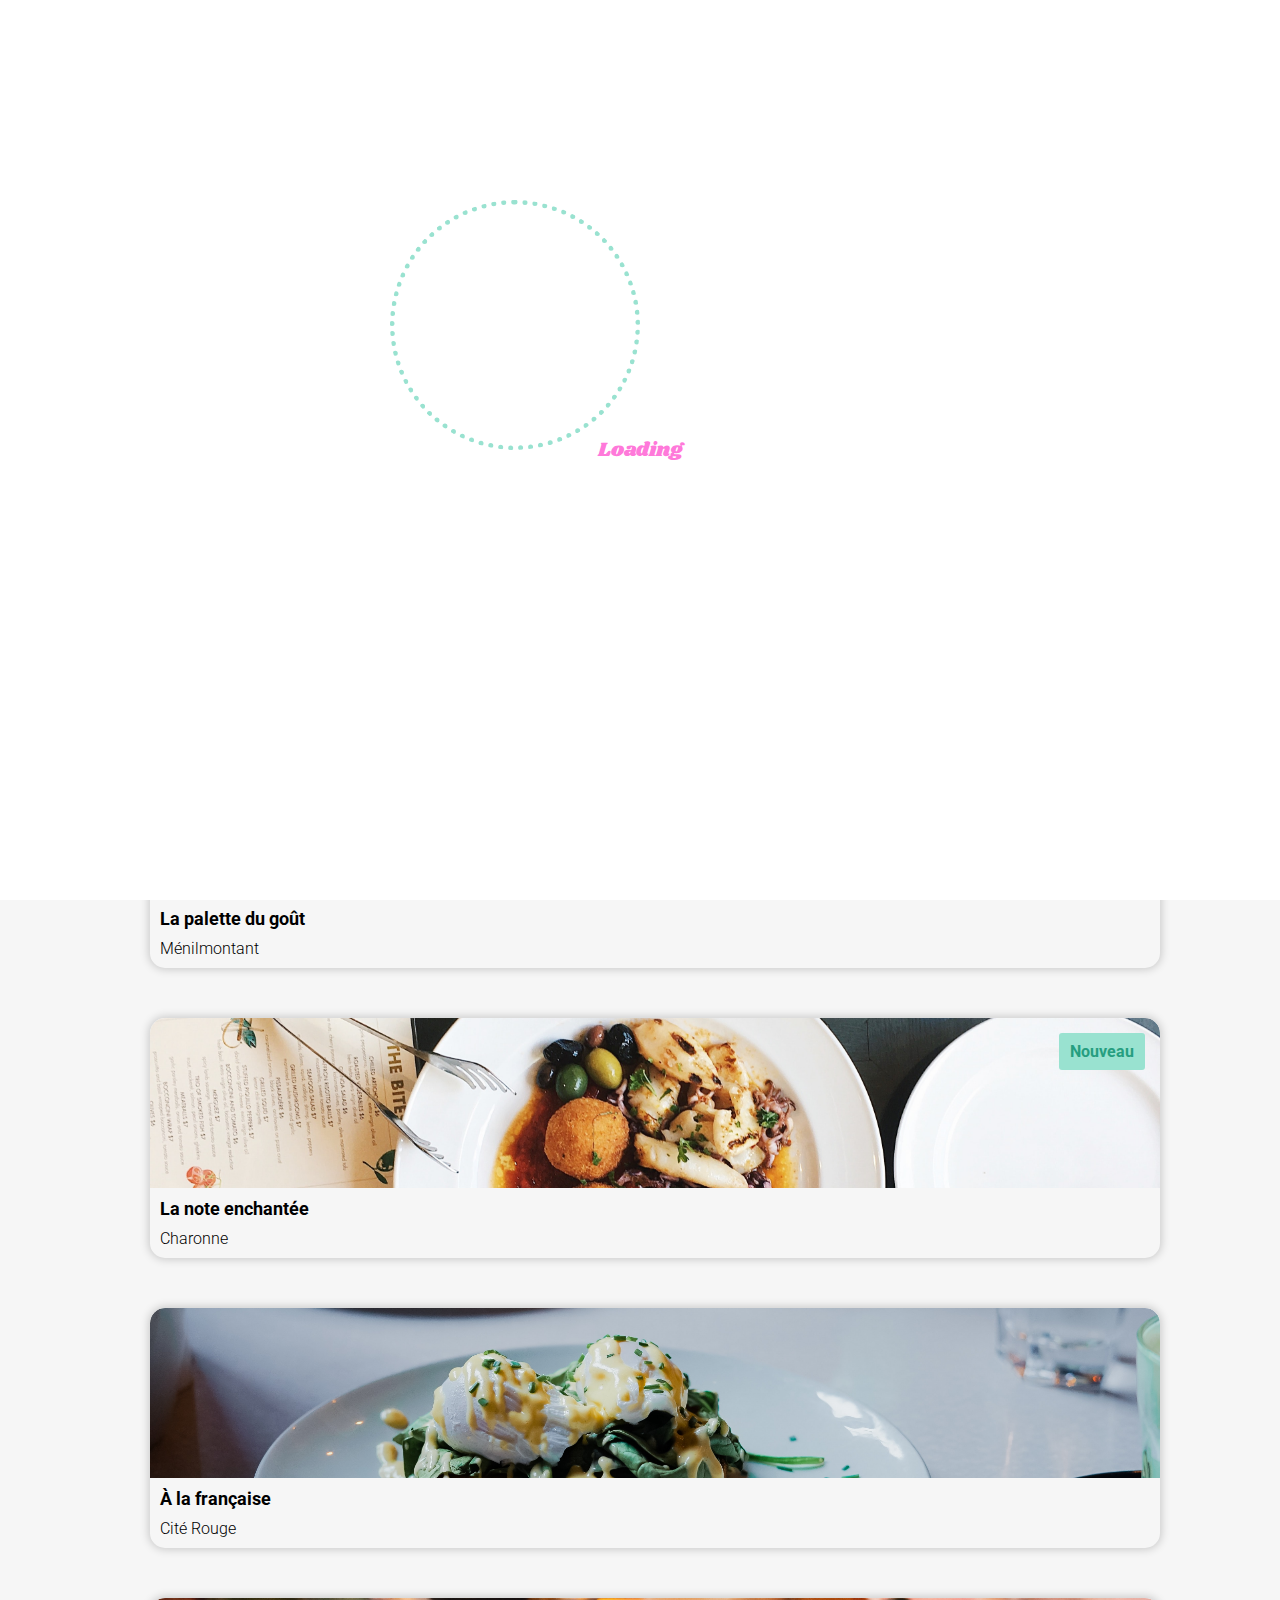
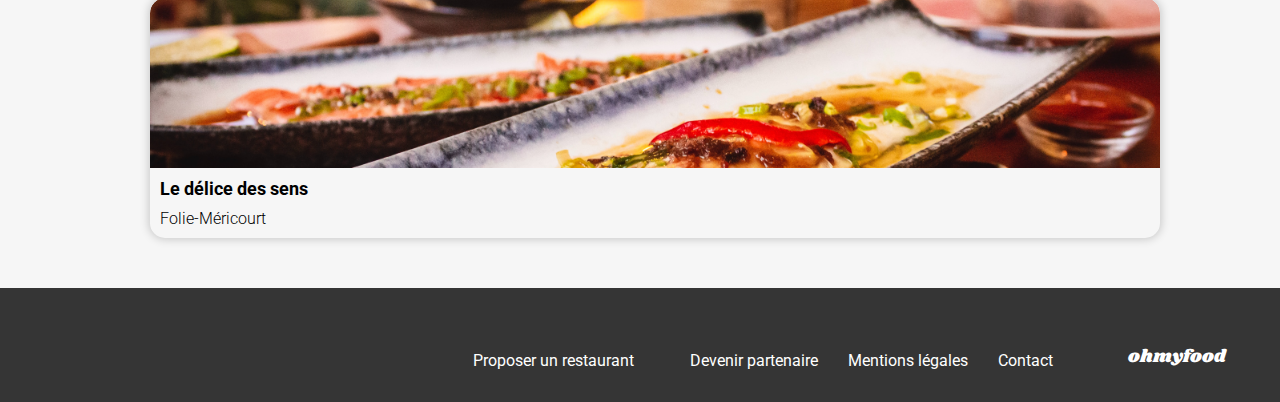
==== commit 4522a7d0: "corrections" ====
--- a/index.html
+++ b/index.html
@@ -118,10 +118,8 @@
         </section>
     </footer>
     <div class="loading">
-        <span class="loader">
-            <span class="chargement">Loading</span>
-        </span>
-        
+        <span class="loader"></span>
+        <span class="chargement">Loading</span>  
     </div>
 </body>
 
--- a/sass/index.css
+++ b/sass/index.css
@@ -48,13 +48,17 @@
 }
 
 .loading {
+  display: flex;
+  justify-content: center;
+  align-items: center;
+  align-content: center;
   position: fixed;
   background-color: white;
   width: 100%;
-  height: 100vh;
+  height: 100%;
   top: 0;
-  z-index: 10;
   animation: hideLoader 2500ms 1 forwards;
+  animation-delay: 3500ms;
 }
 
 .loader {
@@ -62,21 +66,20 @@
   height: 250px;
   border: 5px dotted #99E2D0;
   border-radius: 50%;
-  display: inline-block;
-  position: relative;
-  top: 50%;
-  left: 15%;
+  position: absolute;
+  transform: translate(-50%, -50%);
   box-sizing: border-box;
   animation: rotation 10s linear infinite;
 }
 
 .chargement {
   font-family: "Shrikhand";
-  font-size: 26px;
+  font-size: 20px;
   color: #FF79DA;
   position: absolute;
-  top: 38%;
-  left: 25%;
+  top: 50%;
+  left: 50%;
+  transform: translate(-50%, -50%);
 }
 
 @keyframes rotation {
@@ -91,20 +94,6 @@
   100% {
     opacity: 0;
     display: none;
-  }
-}
-@media screen and (min-width: 1024px) {
-  .loader {
-    width: 250px;
-    height: 250px;
-    border: 5px dotted #99E2D0;
-    border-radius: 50%;
-    display: inline-block;
-    position: relative;
-    top: 40%;
-    left: 45%;
-    box-sizing: border-box;
-    animation: rotation 10s linear infinite;
   }
 }
 header {
@@ -277,7 +266,7 @@
 }
 main .restaurants__container .dish {
   color: black;
-  min-width: 330px;
+  min-width: 240px;
   height: 240px;
   position: relative;
   display: flex;
@@ -592,13 +581,13 @@
     margin: auto;
   }
   main .explorer__Container {
-    padding: 40px 10px 40px 10px;
+    padding: 40px 20px 40px 20px;
   }
   main .explorer__Container h2 {
     font-size: 2.7rem;
   }
   main .Fonctionnement {
-    padding: 50px 150px 50px 125px;
+    padding: 50px 150px 50px 150px;
   }
   main .Fonctionnement .fonction__container {
     display: flex;
@@ -613,11 +602,10 @@
     align-items: center;
   }
   main .Fonctionnement .fonction__container .ul__fonction .li__fonction {
-    max-width: 350px;
     max-height: 72px;
   }
   main .Restaurants {
-    padding: 50px 150px 50px 125px;
+    padding: 50px 120px 50px 150px;
   }
   main .menu {
     display: flex;
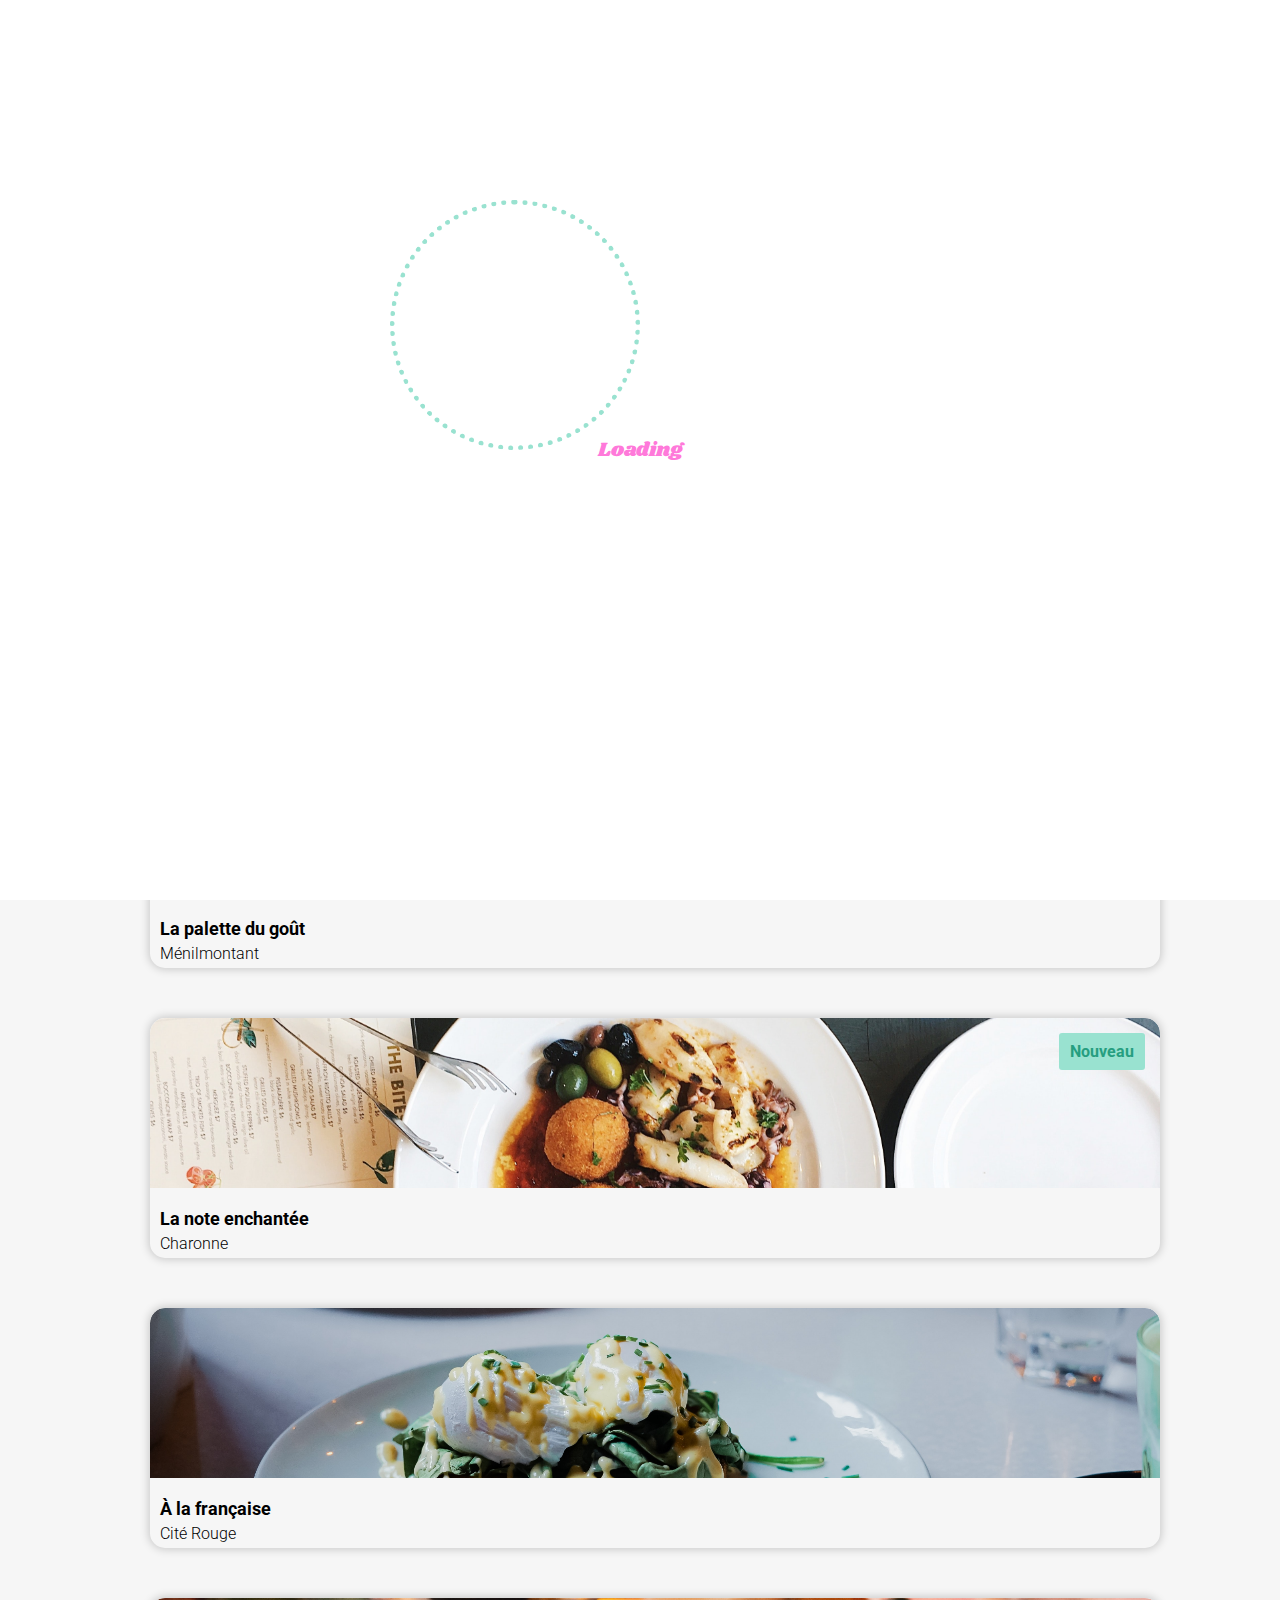
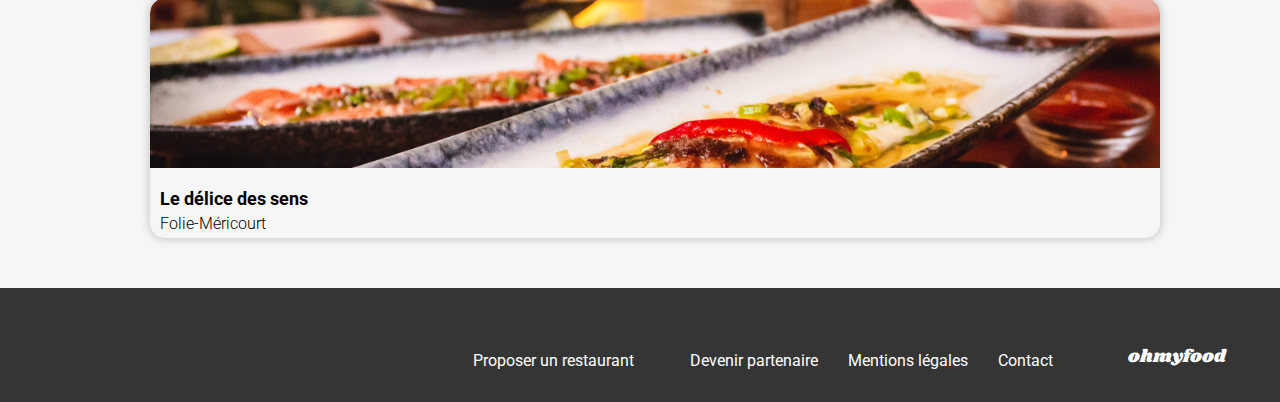
==== commit 161bbbf9: "finalform" ====
--- a/index.html
+++ b/index.html
@@ -67,33 +67,57 @@
                 <div class="card__container">
                     <a class="dish" href="./restaurants/dish1.html" style="text-decoration: none">
                         <img src="./assets/img/lapalettedugout.jpg" alt="restaurant">
-                        <h3>La palette du goût</h3>
-                        <p>Ménilmontant</p>
                         <span>Nouveau</span>
-                        <i class="fa-regular fa-heart"></i>
-                        <i class="fa-solid fa-heart fa-heart-colored"></i>
+                        <div class="footer__card">
+                            <div class="text__card">
+                                <h3>La palette du goût</h3>
+                                <p>Ménilmontant</p>
+                            </div>
+                            <div class="heart__card">
+                                <i class="fa-regular fa-heart"></i>
+                                <i class="fa-solid fa-heart fa-heart-colored"></i>
+                            </div>
+                        </div>
                     </a>
                     <a class="dish" href="./restaurants/dish2.html" style="text-decoration: none">
                         <img src="./assets/img/lanoteenchantee.jpg" alt="restaurant">
-                        <h3>La note enchantée</h3>
-                        <p>Charonne</p>
                         <span>Nouveau</span>
-                        <i class="fa-regular fa-heart"></i>
-                        <i class="fa-solid fa-heart fa-heart-colored"></i>
+                        <div class="footer__card">
+                            <div class="text__card">
+                                <h3>La note enchantée</h3>
+                                <p>Charonne</p>
+                            </div>
+                            <div class="heart__card">
+                                <i class="fa-regular fa-heart"></i>
+                                <i class="fa-solid fa-heart fa-heart-colored"></i>
+                            </div>
+                        </div>
                     </a>
                     <a class="dish" href="./restaurants/dish3.html" style="text-decoration: none">
                         <img src="./assets/img/alafrançaise.jpg" alt="restaurant">
-                        <h3>À la française</h3>
-                        <p>Cité Rouge</p>
-                        <i class="fa-regular fa-heart"></i>
-                        <i class="fa-solid fa-heart fa-heart-colored"></i>
+                        <div class="footer__card">
+                            <div class="text__card">
+                                <h3>À la française</h3>
+                                <p>Cité Rouge</p>
+                            </div>
+                            <div class="heart__card">
+                                <i class="fa-regular fa-heart"></i>
+                                <i class="fa-solid fa-heart fa-heart-colored"></i>
+                            </div>
+                        </div>
                     </a>
                     <a class="dish" href="./restaurants/dish4.html" style="text-decoration: none">
                         <img src="./assets/img/ledelicedessens.jpg" alt="restaurant">
-                        <h3>Le délice des sens</h3>
-                        <p>Folie-Méricourt</p>
-                        <i class="fa-regular fa-heart"></i>
-                        <i class="fa-solid fa-heart fa-heart-colored"></i>
+                        <div class="footer__card">
+                            <div class="text__card">
+                                <h3>Le délice des sens</h3>
+                                <p>Folie-Méricourt</p>
+                            </div>
+                            <div class="heart__card">
+                                <i class="fa-regular fa-heart"></i>
+                                <i class="fa-solid fa-heart fa-heart-colored"></i>
+                            </div>
+                        </div>
                     </a>
                 </div>
             </div>
@@ -119,7 +143,7 @@
     </footer>
     <div class="loading">
         <span class="loader"></span>
-        <span class="chargement">Loading</span>  
+        <span class="chargement">Loading</span>
     </div>
 </body>
 
--- a/sass/index.css
+++ b/sass/index.css
@@ -59,6 +59,8 @@
   top: 0;
   animation: hideLoader 2500ms 1 forwards;
   animation-delay: 3500ms;
+  -moz-animation-delay: 3000ms;
+  -moz-animation: hideLoader 2000ms 1 forwards;
 }
 
 .loader {
@@ -264,9 +266,28 @@
   flex-direction: column;
   gap: 50px;
 }
+main .restaurants__container .footer__card {
+  display: flex;
+  justify-content: space-between;
+  width: 100%;
+  align-items: center;
+}
+main .restaurants__container .footer__card .text__card {
+  display: flex;
+  flex-direction: column;
+  gap: 5px;
+}
+main .restaurants__container .footer__card .heart__card {
+  position: relative;
+  width: 40px;
+  height: 40px;
+}
+main .restaurants__container .footer__card .heart__card i {
+  position: absolute;
+  transform: translateY(50%);
+}
 main .restaurants__container .dish {
   color: black;
-  min-width: 240px;
   height: 240px;
   position: relative;
   display: flex;
@@ -295,7 +316,6 @@
 }
 main .restaurants__container .dish i.fa-solid {
   font-size: 22px;
-  position: absolute;
   opacity: 0%;
   background: hsl(267, 66%, 60%);
   background: linear-gradient(250deg, hsl(267, 66%, 60%) 0%, hsl(317, 100%, 74%) 100%);
@@ -312,9 +332,6 @@
 }
 main .restaurants__container .dish i.fa-regular {
   font-size: 22px;
-  position: absolute;
-  right: 20px;
-  bottom: 20px;
   opacity: 100%;
 }
 main .restaurants__container .dish i.fa-regular:hover {
@@ -332,6 +349,7 @@
   width: 100%;
   font-size: 18px;
   padding-left: 10px;
+  margin-top: 10px;
 }
 main .restaurants__container .dish p {
   padding-left: 10px;
@@ -454,8 +472,8 @@
   font-size: 1.6rem;
 }
 main .menu #heart__position2 {
+  position: absolute;
   font-size: 22px;
-  position: absolute;
   opacity: 0%;
   background: hsl(267, 66%, 60%);
   background: linear-gradient(250deg, hsl(267, 66%, 60%) 0%, hsl(317, 100%, 74%) 100%);
@@ -472,8 +490,8 @@
   transition: 250ms;
 }
 main .menu #heart__position1 {
+  position: absolute;
   font-size: 22px;
-  position: absolute;
   opacity: 100%;
   transform: translateY(-50%);
 }
@@ -651,18 +669,14 @@
     flex-direction: row;
     justify-content: space-between;
     align-items: center;
-    text-align: center;
     flex-wrap: wrap;
   }
   .Restaurants .restaurants__container .dish {
-    width: 500px;
+    width: calc(50% - 80px);
     height: 260px;
   }
   .Restaurants .restaurants__container .dish span {
     left: 380px;
-  }
-  .Restaurants .restaurants__container i {
-    margin-left: 150px;
   }
 }
 footer {
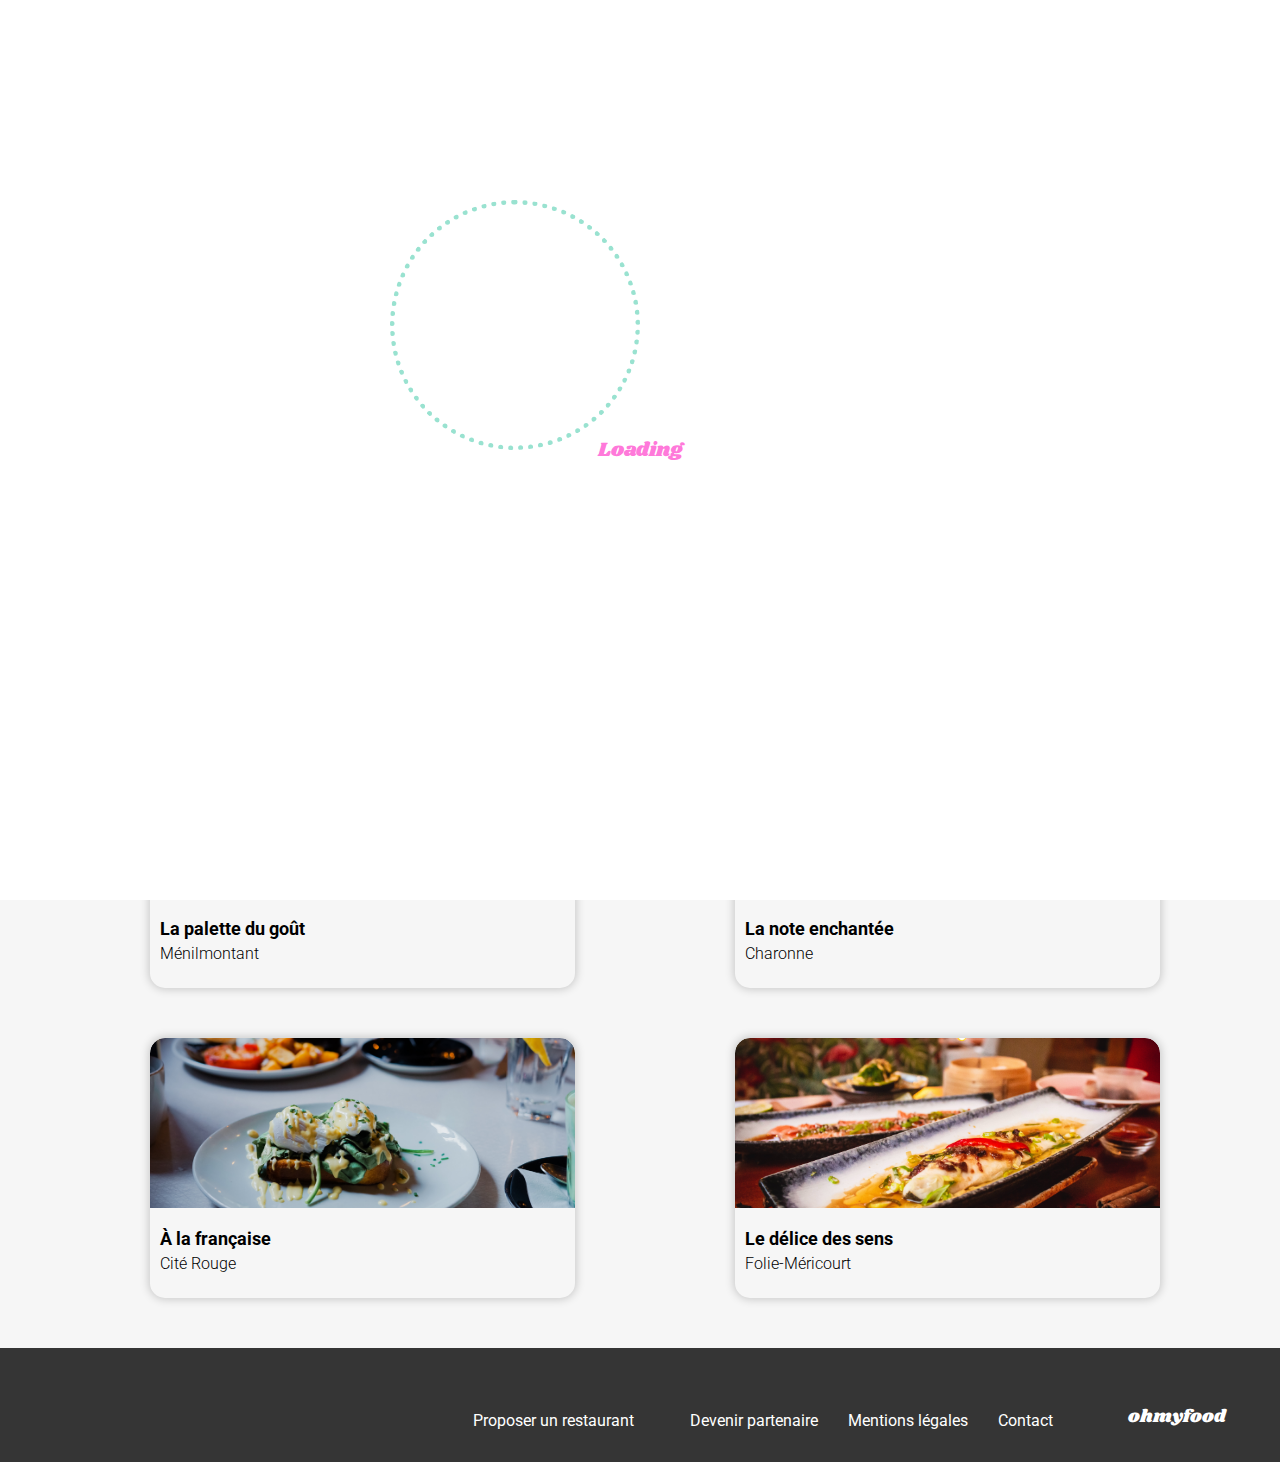
==== commit b6481d3b: "finalform" ====
--- a/index.html
+++ b/index.html
@@ -4,11 +4,10 @@
 <head>
     <meta charset="UTF-8">
     <meta name="viewport" content="width=device-width, initial-scale=1.0">
-    <link rel="stylesheet" href="./sass/index.css">
+
     <link rel="shortcut icon" href="./assets/img/ohmyfood@2x.svg">
     <link rel="preconnect" href="https://fonts.googleapis.com">
     <link rel="preconnect" href="https://fonts.gstatic.com" crossorigin>
-    <title>Ohmyfood</title>
     <link rel="preconnect" href="https://fonts.googleapis.com">
     <link rel="preconnect" href="https://fonts.gstatic.com" crossorigin>
     <link rel="stylesheet" href="https://cdnjs.cloudflare.com/ajax/libs/font-awesome/6.5.2/css/all.min.css"
@@ -19,6 +18,8 @@
     <link
         href="https://fonts.googleapis.com/css2?family=Roboto:ital,wght@0,100;0,300;0,400;0,500;0,700;0,900;1,100;1,300;1,400;1,500;1,700;1,900&family=Shrikhand&display=swap"
         rel="stylesheet">
+    <link rel="stylesheet" href="./sass/index.css">
+    <title>Ohmyfood</title>
 </head>
 
 <body>
@@ -30,8 +31,8 @@
             <i class="fa-solid fa-location-dot" aria-hidden="true"></i>
             <p>Paris, Belleville</p>
         </div>
-        <section class="Explorer">
-            <div class="explorer__Container">
+        <section class="explorer">
+            <div class="explorer__container">
                 <h1>Réservez le menu qui vous convient</h1>
                 <p>Découvrez des restaurants d'exception, sélectionnés par nos soins.</p>
                 <button onclick="window.location.href='#restaurants'" type="button" class="btn">
@@ -39,7 +40,7 @@
                 </button>
             </div>
         </section>
-        <section class="Fonctionnement">
+        <section class="fonctionnement">
             <div class="fonction__container">
                 <h2>Fonctionnement</h2>
                 <ul class="ul__fonction">
@@ -61,7 +62,7 @@
                 </ul>
             </div>
         </section>
-        <section class="Restaurants" id="restaurants">
+        <section class="restaurants" id="restaurants">
             <div class="restaurants__container">
                 <h2>Restaurants</h2>
                 <div class="card__container">
--- a/sass/index.css
+++ b/sass/index.css
@@ -74,6 +74,17 @@
   animation: rotation 10s linear infinite;
 }
 
+.loader {
+  width: 250px;
+  height: 250px;
+  border: 5px dotted #99E2D0;
+  border-radius: 50%;
+  position: absolute;
+  transform: translate(-50%, -50%);
+  box-sizing: border-box;
+  animation: rotation 10s linear infinite;
+}
+
 .chargement {
   font-family: "Shrikhand";
   font-size: 20px;
@@ -95,6 +106,7 @@
 @keyframes hideLoader {
   100% {
     opacity: 0;
+    pointer-events: none;
     display: none;
   }
 }
@@ -170,10 +182,10 @@
   font-weight: 500;
   text-align: center;
 }
-main .Explorer {
+main .explorer {
   background-color: #f6f6f6;
 }
-main .explorer__Container {
+main .explorer__container {
   display: flex;
   flex-direction: column;
   justify-content: center;
@@ -184,11 +196,11 @@
   padding: 40px 10px 50px 10px;
   max-width: 1440px;
 }
-main .explorer__Container p {
+main .explorer__container p {
   font-weight: 300;
   font-size: 1.2rem;
 }
-main .Fonctionnement {
+main .fonctionnement {
   width: 100%;
   padding: 50px 20px 50px 20px;
   display: flex;
@@ -247,7 +259,7 @@
   position: relative;
   left: -12px;
 }
-main .Restaurants {
+main .restaurants {
   background-color: #f6f6f6;
   padding: 50px 20px 70px 20px;
   display: flex;
@@ -598,32 +610,50 @@
     box-shadow: none;
     margin: auto;
   }
-  main .explorer__Container {
+  main .explorer__container {
     padding: 40px 20px 40px 20px;
   }
-  main .explorer__Container h2 {
+  main .explorer__container h2 {
     font-size: 2.7rem;
   }
-  main .Fonctionnement {
+  main .fonctionnement {
     padding: 50px 150px 50px 150px;
   }
-  main .Fonctionnement .fonction__container {
+  main .fonctionnement .fonction__container {
     display: flex;
     justify-content: flex-start;
     align-items: flex-start;
   }
-  main .Fonctionnement .fonction__container .ul__fonction {
+  main .fonctionnement .fonction__container .ul__fonction {
     width: 100%;
     display: flex;
     flex-direction: row;
     justify-content: flex-start;
     align-items: center;
   }
-  main .Fonctionnement .fonction__container .ul__fonction .li__fonction {
+  main .fonctionnement .fonction__container .ul__fonction .li__fonction {
     max-height: 72px;
   }
-  main .Restaurants {
+  main .restaurants {
     padding: 50px 120px 50px 150px;
+    display: flex;
+    align-items: center;
+    justify-content: center;
+  }
+  main .restaurants .restaurants__container {
+    display: flex;
+    flex-direction: column;
+    align-items: flex-start;
+  }
+  main .restaurants .restaurants__container .card__container {
+    flex-direction: row;
+    justify-content: space-between;
+    align-items: center;
+    flex-wrap: wrap;
+  }
+  main .restaurants .restaurants__container .dish {
+    width: calc(50% - 80px);
+    height: 260px;
   }
   main .menu {
     display: flex;
@@ -651,32 +681,6 @@
   }
   main .button__order .btn {
     max-width: 186px;
-  }
-}
-@media screen and (min-width: 1342px) {
-  .Restaurants {
-    display: flex;
-    align-items: center;
-    justify-content: center;
-    padding: 50px 170px 50px 125px;
-  }
-  .Restaurants .restaurants__container {
-    display: flex;
-    flex-direction: column;
-    align-items: flex-start;
-  }
-  .Restaurants .restaurants__container .card__container {
-    flex-direction: row;
-    justify-content: space-between;
-    align-items: center;
-    flex-wrap: wrap;
-  }
-  .Restaurants .restaurants__container .dish {
-    width: calc(50% - 80px);
-    height: 260px;
-  }
-  .Restaurants .restaurants__container .dish span {
-    left: 380px;
   }
 }
 footer {
